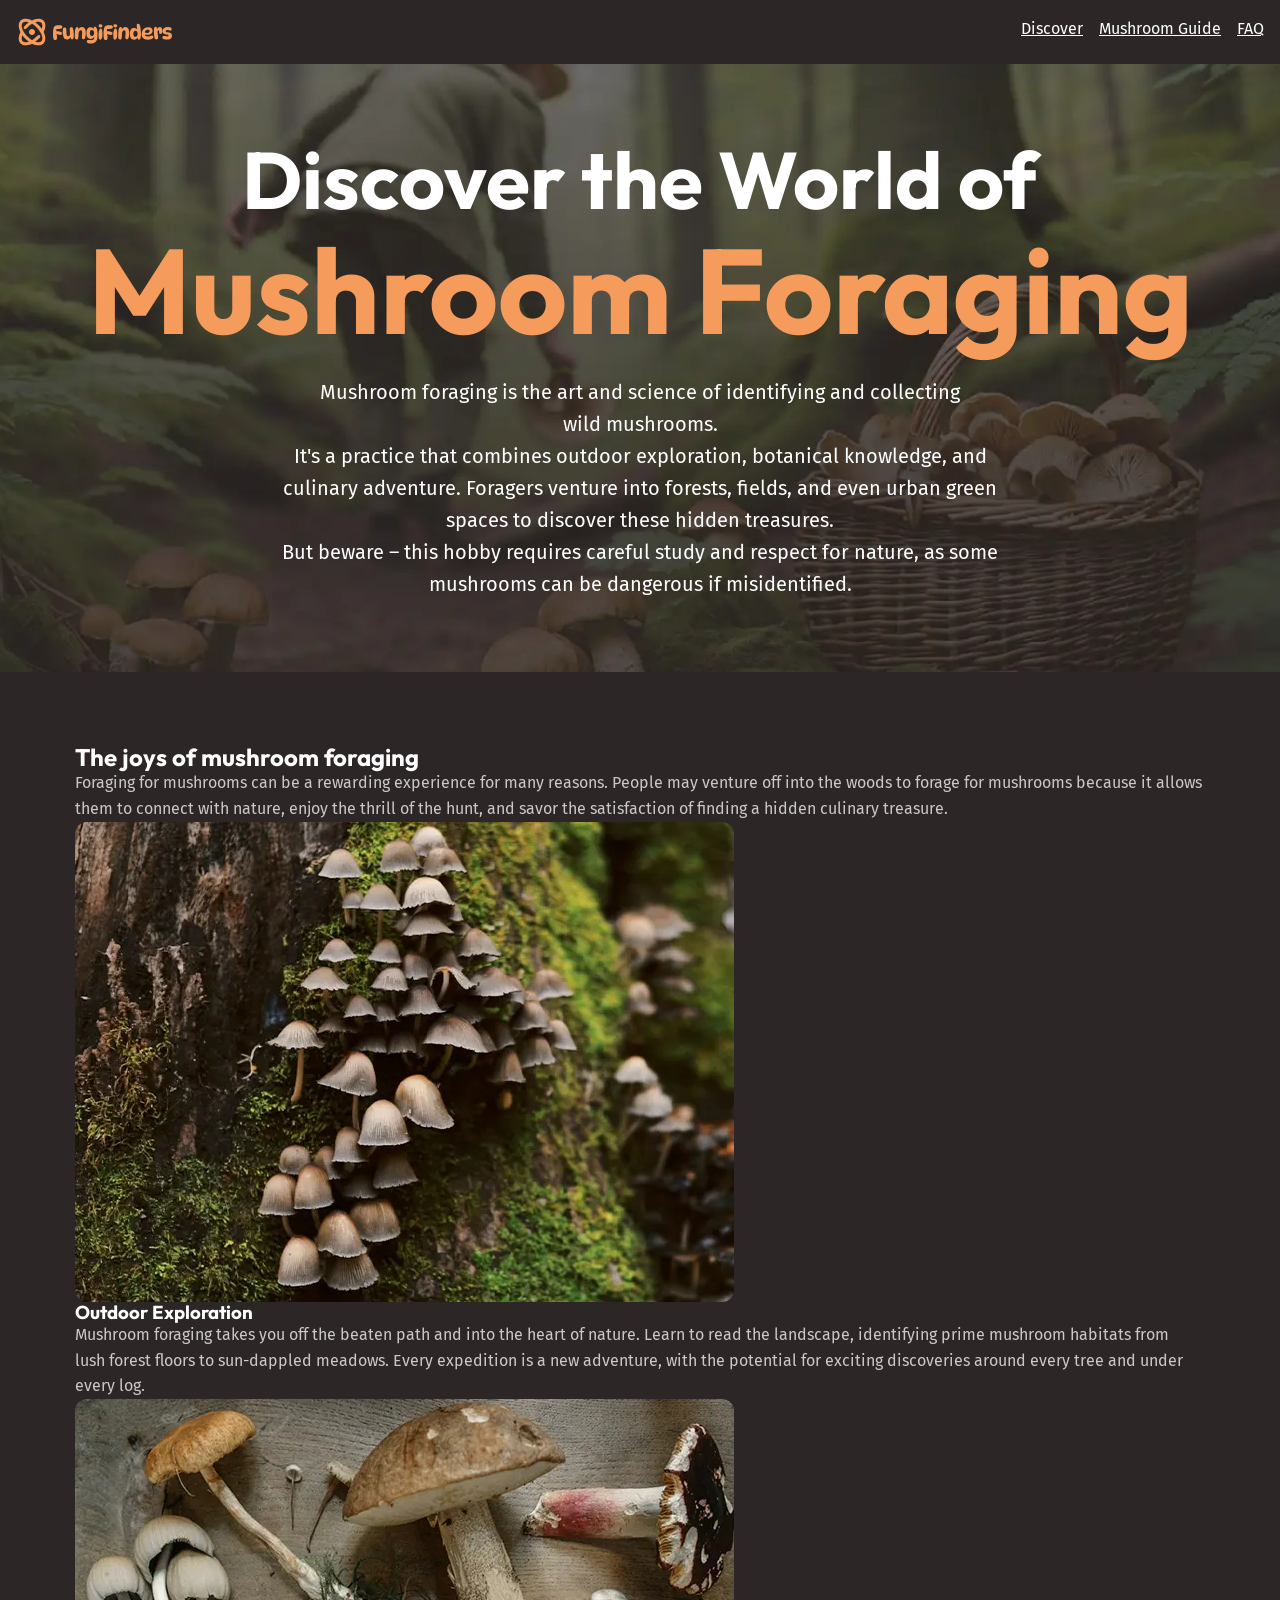
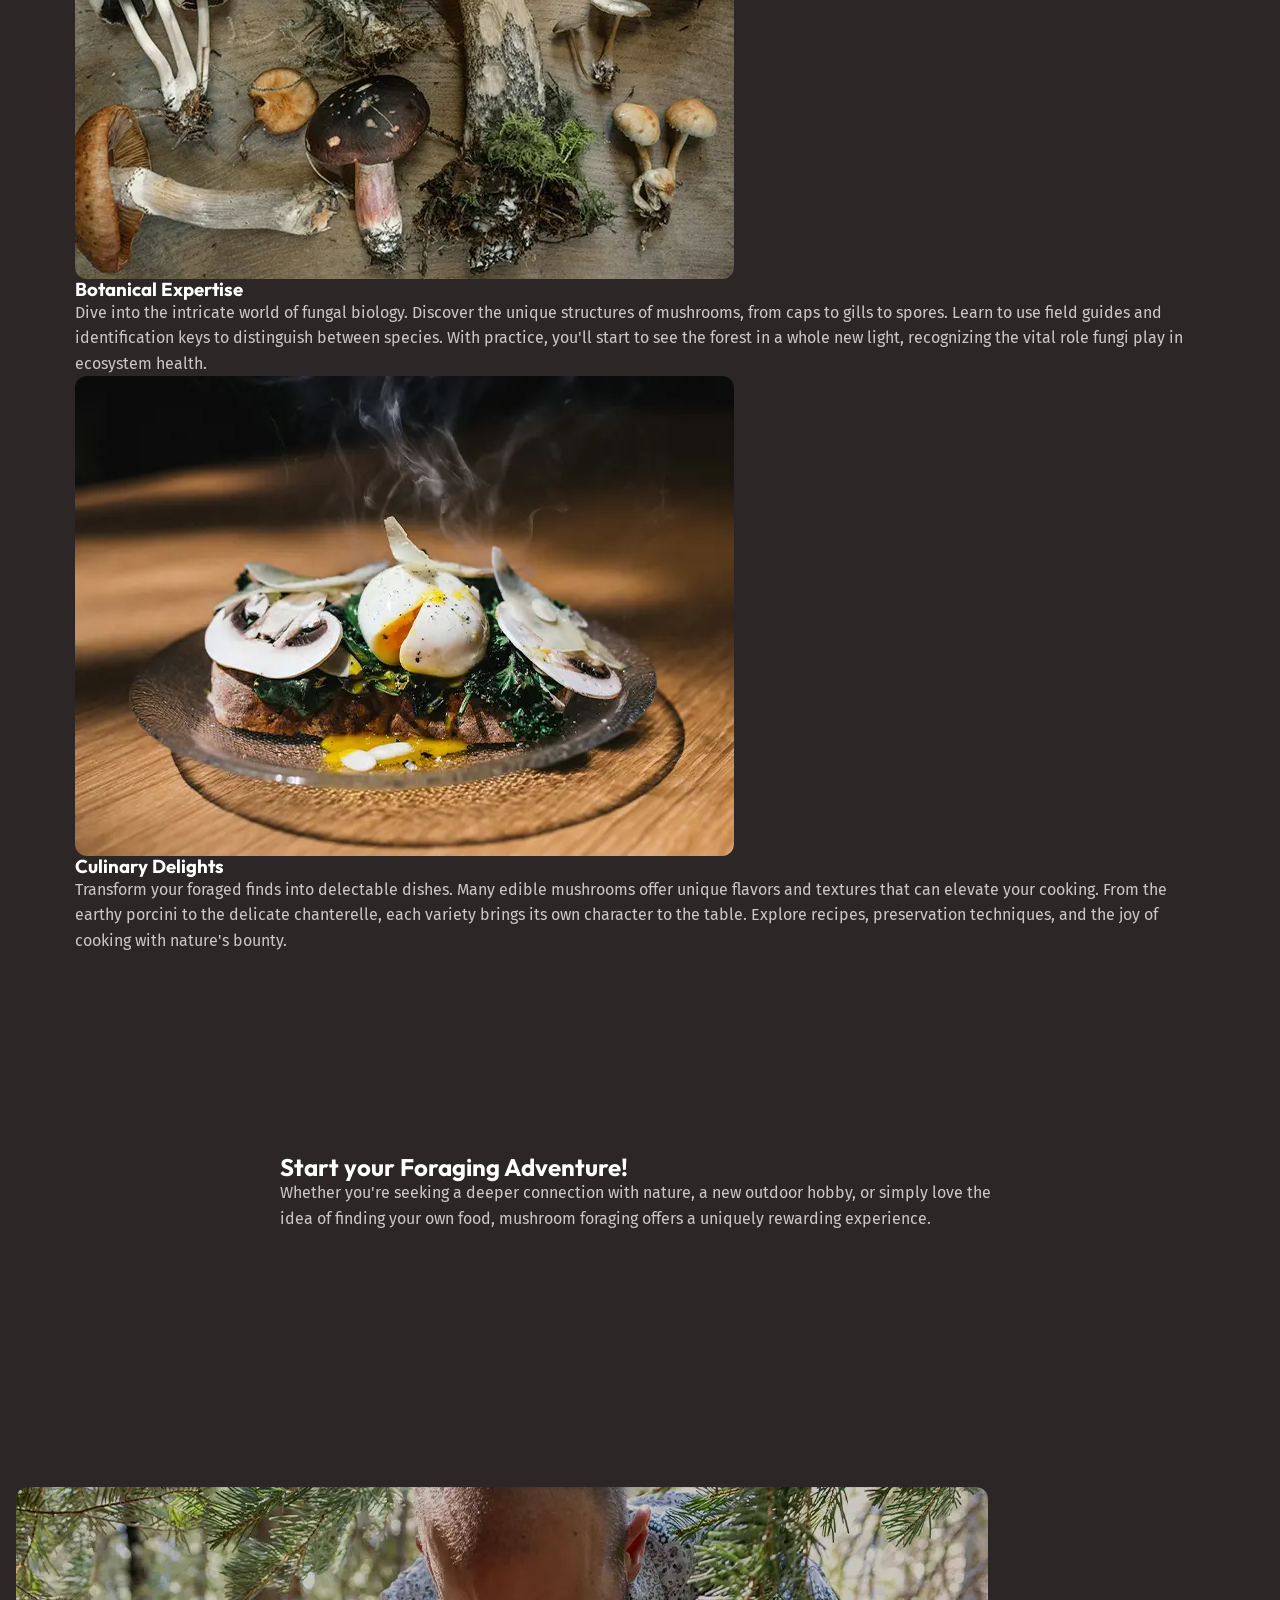
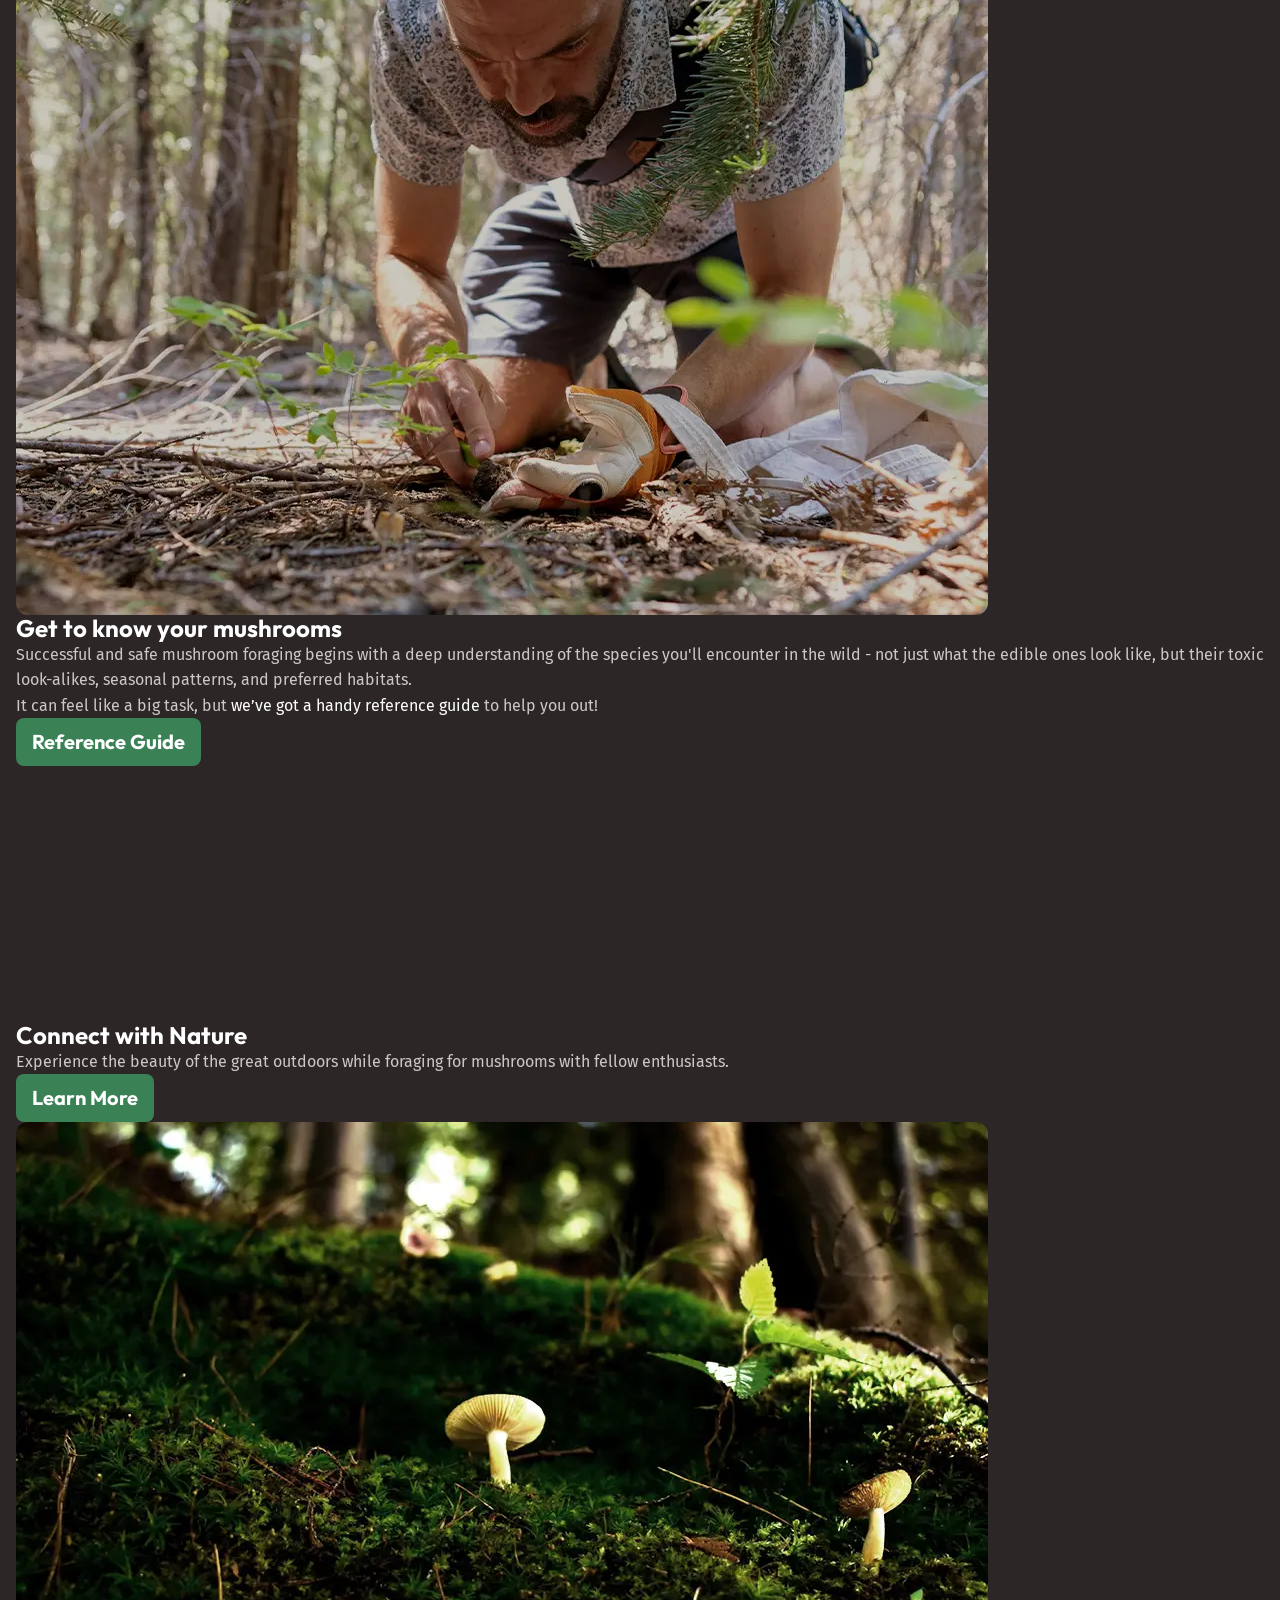
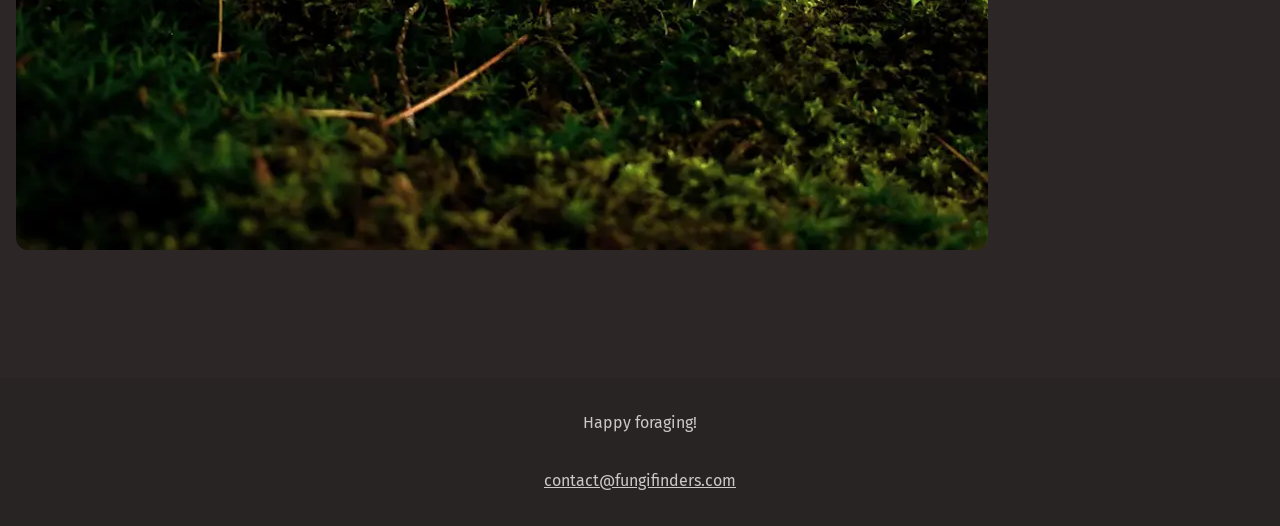
==== index.html @ 0458bd02 "feat: update hero section markup for styled hero__title" ====
<!doctype html>
<html lang="en">
  <head>
    <meta charset="UTF-8" />
    <meta name="viewport" content="width=device-width, initial-scale=1" />
    <title>Fungi Finders</title>
    <link href="/css/style.css" rel="stylesheet" />
  </head>
  <body>
    <header class="site-header">
      <div class="wrapper" data-width="wide">
        <div class="site-header__layout">
          <img src="/assets/fungi-finders.svg" alt="Fungi Finders" />
          <nav class="primary-navigation">
            <ul role="list">
              <li><a href="/">Discover</a></li>
              <li><a href="#">Mushroom Guide</a></li>
              <li><a href="#">FAQ</a></li>
            </ul>
          </nav>
        </div>
      </div>
    </header>
    <main>
      <section class="hero flow section" data-padding="compact">
        <div class="wrapper">
          <h1 class="hero__title">
            Discover the World of <span>Mushroom Foraging</span>
          </h1>
        </div>
        <div class="wrapper" data-width="narrow">
          <p>
            Mushroom foraging is the art and science of identifying and
            collecting wild mushrooms.
          </p>
          <p>
            It's a practice that combines outdoor exploration, botanical
            knowledge, and culinary adventure. Foragers venture into forests,
            fields, and even urban green spaces to discover these hidden
            treasures.
          </p>
          <p>
            But beware – this hobby requires careful study and respect for
            nature, as some mushrooms can be dangerous if misidentified.
          </p>
        </div>
      </section>
      <section class="joys-of-foraging section" data-padding="compact">
        <div class="wrapper">
          <h2>The joys of mushroom foraging</h2>
          <p>
            Foraging for mushrooms can be a rewarding experience for many
            reasons. People may venture off into the woods to forage for
            mushrooms because it allows them to connect with nature, enjoy the
            thrill of the hunt, and savor the satisfaction of finding a hidden
            culinary treasure.
          </p>
          <div class="joys__cards">
            <!-- three columns -->
            <div class="joys__card">
              <img
                src="/assets/outdoor-exploration.webp"
                alt="A cluster of small grey-brown ink cap mushrooms growing on a moss-covered tree trunk"
              />
              <h3>Outdoor Exploration</h3>
              <p>
                Mushroom foraging takes you off the beaten path and into the
                heart of nature. Learn to read the landscape, identifying prime
                mushroom habitats from lush forest floors to sun-dappled
                meadows. Every expedition is a new adventure, with the potential
                for exciting discoveries around every tree and under every log.
              </p>
            </div>
            <div class="joys__card">
              <img
                src="/assets/botanical-expertise.webp"
                alt="A flat lay of various foraged mushroom species of different shapes, sizes, and colours arranged on a wooden surface"
              />
              <h3>Botanical Expertise</h3>
              <p>
                Dive into the intricate world of fungal biology. Discover the
                unique structures of mushrooms, from caps to gills to spores.
                Learn to use field guides and identification keys to distinguish
                between species. With practice, you'll start to see the forest
                in a whole new light, recognizing the vital role fungi play in
                ecosystem health.
              </p>
            </div>
            <div class="joys__card">
              <img
                src="/assets/culinary-delight.webp"
                alt="A steaming gourmet dish of sliced mushrooms, sautéed greens, and a poached egg on toast, served on a glass plate"
              />
              <h3>Culinary Delights</h3>
              <p>
                Transform your foraged finds into delectable dishes. Many edible
                mushrooms offer unique flavors and textures that can elevate
                your cooking. From the earthy porcini to the delicate
                chanterelle, each variety brings its own character to the table.
                Explore recipes, preservation techniques, and the joy of cooking
                with nature's bounty.
              </p>
            </div>
          </div>
        </div>
      </section>
      <section class="start-your-adventure section">
        <div class="wrapper" data-width="narrow">
          <h2>Start your <span>Foraging Adventure!</span></h2>
          <p>
            Whether you're seeking a deeper connection with nature, a new
            outdoor hobby, or simply love the idea of finding your own food,
            mushroom foraging offers a uniquely rewarding experience.
          </p>
        </div>
      </section>
      <section class="get-to-know-your-mushrooms section">
        <!-- two columns -->
        <div class="wrapper" data-width="wide">
          <div>
            <div>
              <img
                src="/assets/get-to-know.webp"
                alt="A man kneeling on a forest floor, closely examining fungi in the soil beneath pine trees, with a foraging bag beside him"
              />
            </div>
            <div>
              <h2>Get to know your mushrooms</h2>
              <p>
                Successful and safe mushroom foraging begins with a deep
                understanding of the species you'll encounter in the wild - not
                just what the edible ones look like, but their toxic
                look-alikes, seasonal patterns, and preferred habitats.
              </p>
              <p>
                It can feel like a big task, but
                <a>we’ve got a handy reference guide</a> to help you out!
              </p>
              <a href="#" class="button">
                <span class="sr-only">
                  Learn more about wild mushrooms using our handy
                </span>
                Reference Guide
              </a>
            </div>
          </div>
        </div>
      </section>
      <section class="connect-with-nature section">
        <div class="wrapper" data-width="wide">
          <div>
            <h2>Connect with Nature</h2>
            <p>
              Experience the beauty of the great outdoors while foraging for
              mushrooms with fellow enthusiasts.
            </p>
            <a href="#" class="button">
              Learn More
              <span class="sr-only">
                about the different types of mushrooms using our handy mushroom
                guide.</span
              >
            </a>
          </div>
          <div>
            <img
              src="/assets/nature.webp"
              alt="Two pale yellow mushrooms growing from a lush, dark moss-covered forest floor with tree trunks in the background"
            />
          </div>
        </div>
      </section>
    </main>
    <footer class="site-footer">
      <p>Happy foraging!</p>
      <a href="mailto:contact@fungifinders.com">contact@fungifinders.com</a>
    </footer>
  </body>
</html>
---- css/style.css ----
/* Outfit - variable font (covers all weights 100-900) */
@font-face {
  font-display: swap; /* Check https://developer.mozilla.org/en-US/docs/Web/CSS/@font-face/font-display for other options. */
  font-family: "Outfit";
  src: url("/assets/fonts/Outfit-VariableFont_wght.woff2")
    format("woff2-variations");
  font-weight: 100 900;
  font-style: normal;
}

/* Fira Sans - Regular */
@font-face {
  font-display: swap; /* Check https://developer.mozilla.org/en-US/docs/Web/CSS/@font-face/font-display for other options. */
  font-family: "Fira Sans";
  font-style: normal;
  font-weight: 400;
  src: url("/assets/fonts/fira-sans-v18-latin-regular.woff2") format("woff2"); /* Chrome 36+, Opera 23+, Firefox 39+, Safari 12+, iOS 10+ */
}

/* Fira Sans - Bold */
@font-face {
  font-display: swap; /* Check https://developer.mozilla.org/en-US/docs/Web/CSS/@font-face/font-display for other options. */
  font-family: "Fira Sans";
  font-style: normal;
  font-weight: 700;
  src: url("/assets/fonts/fira-sans-v18-latin-700.woff2") format("woff2"); /* Chrome 36+, Opera 23+, Firefox 39+, Safari 12+, iOS 10+ */
}

@layer reset, base, layout, components, utilities;

@layer reset {
  *,
  *::before,
  *::after {
    box-sizing: border-box;
  }

  /* https://kilianvalkhof.com/2022/css-html/your-css-reset-needs-text-size-adjust-probably/ */
  html {
    -moz-text-size-adjust: none;
    -webkit-text-size-adjust: none;
    text-size-adjust: none;
  }

  body,
  h1,
  h2,
  h3,
  h4,
  p,
  figure,
  blockquote,
  dl,
  dd {
    margin: 0;
  }

  /* https://www.scottohara.me/blog/2019/01/12/lists-and-safari.html */
  [role="list"] {
    list-style: none;
    margin: 0;
    padding: 0;
  }

  body {
    min-block-size: 100vh;
    line-height: 1.6;
  }

  h1,
  h2,
  h3,
  button,
  input,
  label {
    line-height: 1.1;
  }

  h1,
  h2,
  h3,
  h4 {
    text-wrap: balance;
  }

  p,
  li {
    text-wrap: pretty;
  }

  img,
  picture {
    max-inline-size: 100%;
    display: block;
  }

  input,
  button,
  textarea,
  select {
    font: inherit;
  }
}

@layer base {
  :root {
    --clr-white: hsl(0, 0%, 100%);
    --clr-gray-100: hsl(0, 2%, 79%);
    --clr-brand-400: hsl(25, 88%, 75%);
    --clr-brand-500: hsl(25, 88%, 66%);
    --clr-green-400: hsl(143, 19%, 49%);
    --clr-green-500: hsl(143, 38%, 37%);
    --clr-green-600: hsl(145, 29%, 19%);
    --clr-brown-500: hsl(10, 5%, 25%);
    --clr-brown-600: hsl(9, 7%, 21%);
    --clr-brown-700: hsl(9, 8%, 16%);
    --clr-brown-800: hsl(0, 6%, 15%);
    --clr-brown-900: hsl(0, 6%, 13%);

    --clr-orange-500: hsl(28, 43%, 28%);
    --clr-red-500: hsl(359, 34%, 24%);
    --clr-teal-500: hsl(186, 42%, 25%);

    --ff-heading: "Outfit", sans-serif;
    --ff-body: "Fira Sans", sans-serif;

    --fs-300: 0.875rem;
    --fs-400: 1rem;
    --fs-500: 1.125rem;
    --fs-600: 1.25rem;
    --fs-700: 1.5rem;
    --fs-800: 2rem;
    --fs-900: 3.75rem;
    --fs-1000: 3.75rem;

    @media (width > 760px) {
      --fs-300: 0.875rem;
      --fs-400: 1rem;
      --fs-500: 1.25rem;
      --fs-600: 1.5rem;
      --fs-700: 2rem;
      --fs-800: 3rem;
      --fs-900: 5rem;
      --fs-1000: 7.5rem;
    }

    --text-regular: var(--clr-brown-800);
    --text-high-contrast: var(--clr-white);

    --text-main: var(--clr-gray-100);
    --text-high-contrast: var(--clr-white);
    --text-brand: var(--clr-brand-500);
    --text-brand-light: var(--clr-brand-400);

    --background-accent-light: var(--clr-green-400);
    --background-accent-main: var(--clr-green-500);
    --background-accent-dark: var(--clr-green-600);

    --background-extra-light: var(--clr-brown-500);
    --background-light: var(--clr-brown-600);
    --background-main: var(--clr-brown-700);
    --background-dark: var(--clr-brown-800);
    --background-extra-dark: var(--clr-brown-900);

    --font-size-heading-sm: var(--fs-700);
    --font-size-heading-regular: var(--fs-800);
    --font-size-heading-lg: var(--fs-900);
    --font-size-heading-xl: var(--fs-1000);

    --font-size-sm: var(--fs-300);
    --font-size-regular: var(--fs-400);
    --font-size-md: var(--fs-500);
    --font-size-lg: var(--fs-600);

    --border-radius-sm: 0.25rem;
    --border-radius-md: 0.5rem;
    --border-radius-lg: 0.75rem;

    --equal-columns-gap: 1rem;
    --equal-columns-vertical-alignment: stretch;
  }

  html {
    font-family: var(--ff-body);
    line-height: 1.6;
  }

  body {
    font-size: var(--font-size-regular);
    color: var(--text-main);
    background-color: var(--background-main);
  }

  h1,
  h2,
  h3,
  h4 {
    font-family: var(--ff-heading);
    color: var(--text-high-contrast);
  }

  h1 {
    font-size: var(--font-size-heading-lg);
  }

  a {
    color: var(--text-high-contrast);
  }

  a:hover,
  a:focus-visible {
    color: var(--text-brand-light);
  }

  img {
    border-radius: var(--border-radius-lg);
  }
}

@layer layout {
  .wrapper {
    /* Locally scoped custom properties like this work well for 
     * declaring which values are acceptable to tweak. */
    --wrapper-max-width: 1130px;
    --wrapper-padding: 1rem;

    max-width: var(--wrapper-max-width);
    margin-inline: auto;
    padding-inline: var(--wrapper-padding);
    /* Helps to match the width of the Figma file */
    box-sizing: content-box;

    &[data-width="narrow"] {
      --wrapper-max-width: 720px;
    }

    &[data-width="wide"] {
      --wrapper-max-width: 1330px;
    }
  }

  .section {
    --section-padding: 3.75rem;

    padding-block: var(--section-padding);

    @media (width > 760px) {
      --section-padding: 8rem;

      &[data-padding="compact"] {
        --section-padding: 4.5rem;
      }
    }
  }

  .equal-columns {
    display: grid;
    gap: var(--equal-columns-gap, 1rem);
    align-items: var(--equal-columns-vertical-alignment, stretch);

    @media (width > 760px) {
      grid-auto-flow: column;
      grid-auto-columns: 1fr;
    }

    &[data-gap="large"] {
      --equal-columns-gap: 2rem;
    }

    &[data-alignment="centered"] {
      --equal-columns-vertical-alignment: center;
    }

    &[data-alignment="start"] {
      --equal-columns-vertial-alignment: center;
    }
  }

  .flow > * + * {
    margin-top: var(--flow-spacer, 1em);
  }

  .grid-flow {
    display: grid;
    gap: var(--grid-flow-gap, 1rem);
    align-content: start;
  }
}

@layer components {
  .site-header {
    padding-block: 1rem;
  }

  .site-header__layout {
    display: flex;
    flex-wrap: wrap;
    gap: 0.5rem 1rem;
    justify-content: space-between;
  }

  .site-footer {
    background-color: var(--background-dark);
    text-align: center;
    padding-block: 2rem;
    display: grid;
    gap: 2rem;

    a {
      color: var(--text-main);

      &:hover,
      &:focus-visible {
        color: var(--text-brand-light);
      }
    }
  }

  .site-footer__title {
    font-size: var(--font-size-lg);
    font-family: var(--ff-heading);
    font-weight: 700;
  }

  .primary-navigation {
    ul {
      display: flex;
      flex-wrap: wrap;
      gap: 0.5rem 1rem;
    }
  }

  .hero {
    text-align: center;
    font-size: var(--font-size-md);
    color: var(--text-high-contrast);

    background-image: url(/assets/hero.webp);
    background-size: cover;
    background-position: center;
  }

  .hero__title {
    font-size: var(--font-size-heading-lg);

    span {
      font-size: var(--font-size-heading-xl);
      color: var(--text-brand);
      display: block;
    }
  }

  .card {
    display: grid;
    gap: var(--card-gap, 1rem);

    padding: 1rem;
    background-color: var(--background-light);
    border-radius: var(--border-radius-lg);

    img {
      border-radius: var(--border-radius-md);
    }
  }

  .card__title {
    font-size: var(--card-title-font-size, var(--font-size-heading-sm));
    color: var(--card-title-color, var(--text-brand));
  }

  .button {
    display: inline-flex;
    padding: 0.5rem 1rem;
    background-color: var(--background-accent-main);
    font-family: var(--ff-heading);
    font-weight: 700;
    font-size: var(--font-size-md);
    text-decoration: none;
    cursor: pointer;
    border-radius: var(--border-radius-md);

    &:hover,
    &:focus-visible {
      color: var(--text-high-contrast);
      background-color: var(--background-accent-light);
    }
  }
}

@layer utilities {
  .sr-only {
    clip: rect(0 0 0 0);
    clip-path: inset(50%);
    height: 1px;
    overflow: hidden;
    position: absolute;
    white-space: nowrap;
    width: 1px;
  }

  /* Text display */
  .text-centered {
    text-align: center;
  }

  /* Section styles */
  .section-title {
    font-size: var(--font-size-heading-regular);
  }

  /* Text color */
  .text-main {
    color: var(--text-main);
  }
  .text-high-contrast {
    color: var(--text-high-contrast);
  }
  .text-brand {
    color: var(--text-brand);
  }
  .text-brand-light {
    color: var(--text-brand-light);
  }

  /* Background color */
  .bg-accent-light {
    background-color: var(--background-accent-light);
  }
  .bg-accent-main {
    background-color: var(--background-accent-main);
  }
  .bg-accent-dark {
    background-color: var(--background-accent-dark);
  }
  .bg-extra-light {
    background-color: var(--background-extra-light);
  }
  .bg-light {
    background-color: var(--background-light);
  }
  .bg-main {
    background-color: var(--background-main);
  }
  .bg-dark {
    background-color: var(--background-dark);
  }
  .bg-extra-dark {
    background-color: var(--background-extra-dark);
  }

  /* Font family */
  .ff-heading {
    font-family: var(--ff-heading);
  }
  .ff-body {
    font-family: var(--ff-body);
  }

  /* Font size — body scale */
  .fs-sm {
    font-size: var(--font-size-sm);
  }
  .fs-regular {
    font-size: var(--font-size-regular);
  }
  .fs-md {
    font-size: var(--font-size-md);
  }
  .fs-lg {
    font-size: var(--font-size-lg);
  }

  /* Font size — heading scale */
  .fs-heading-sm {
    font-size: var(--font-size-heading-sm);
  }
  .fs-heading-regular {
    font-size: var(--font-size-heading-regular);
  }
  .fs-heading-lg {
    font-size: var(--font-size-heading-lg);
  }
  .fs-heading-xl {
    font-size: var(--font-size-heading-xl);
  }

  /* Border radius */
  .rounded-sm {
    border-radius: var(--border-radius-sm);
  }
  .rounded-md {
    border-radius: var(--border-radius-md);
  }
  .rounded-lg {
    border-radius: var(--border-radius-lg);
  }
}
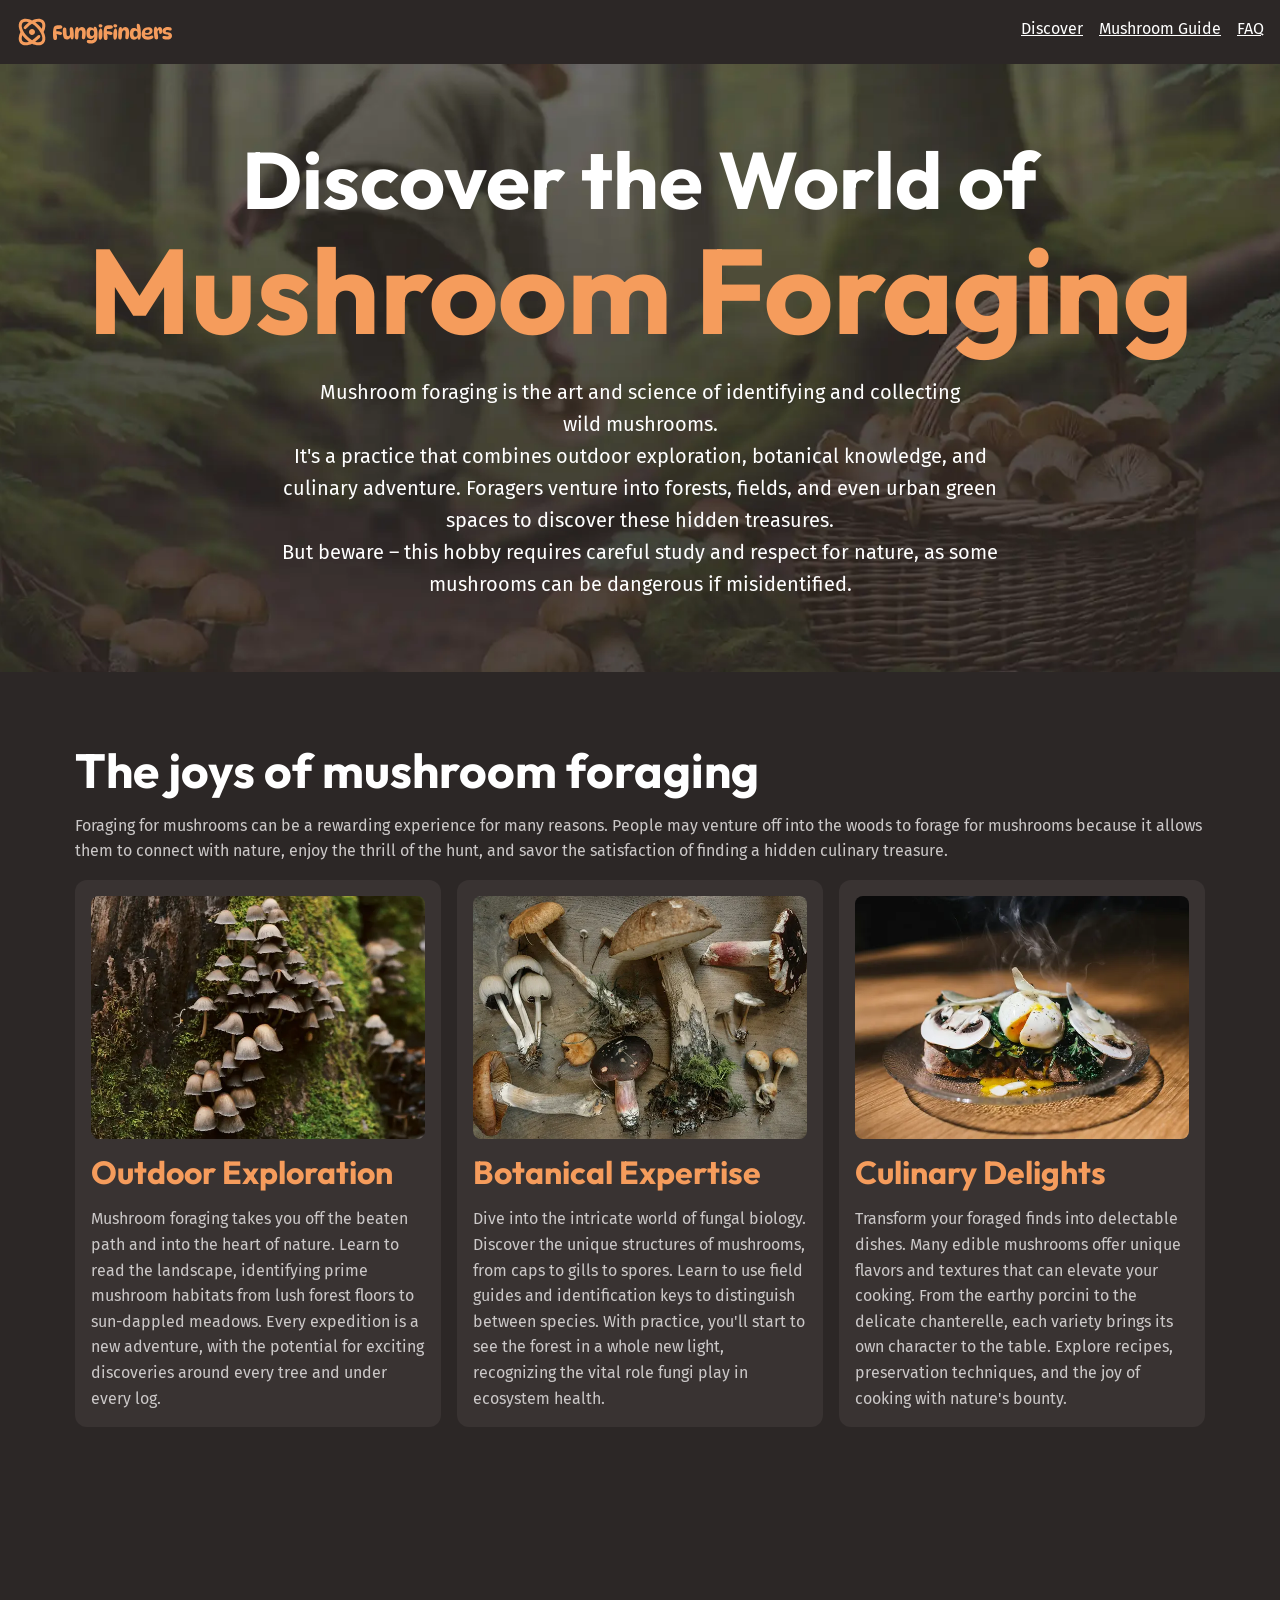
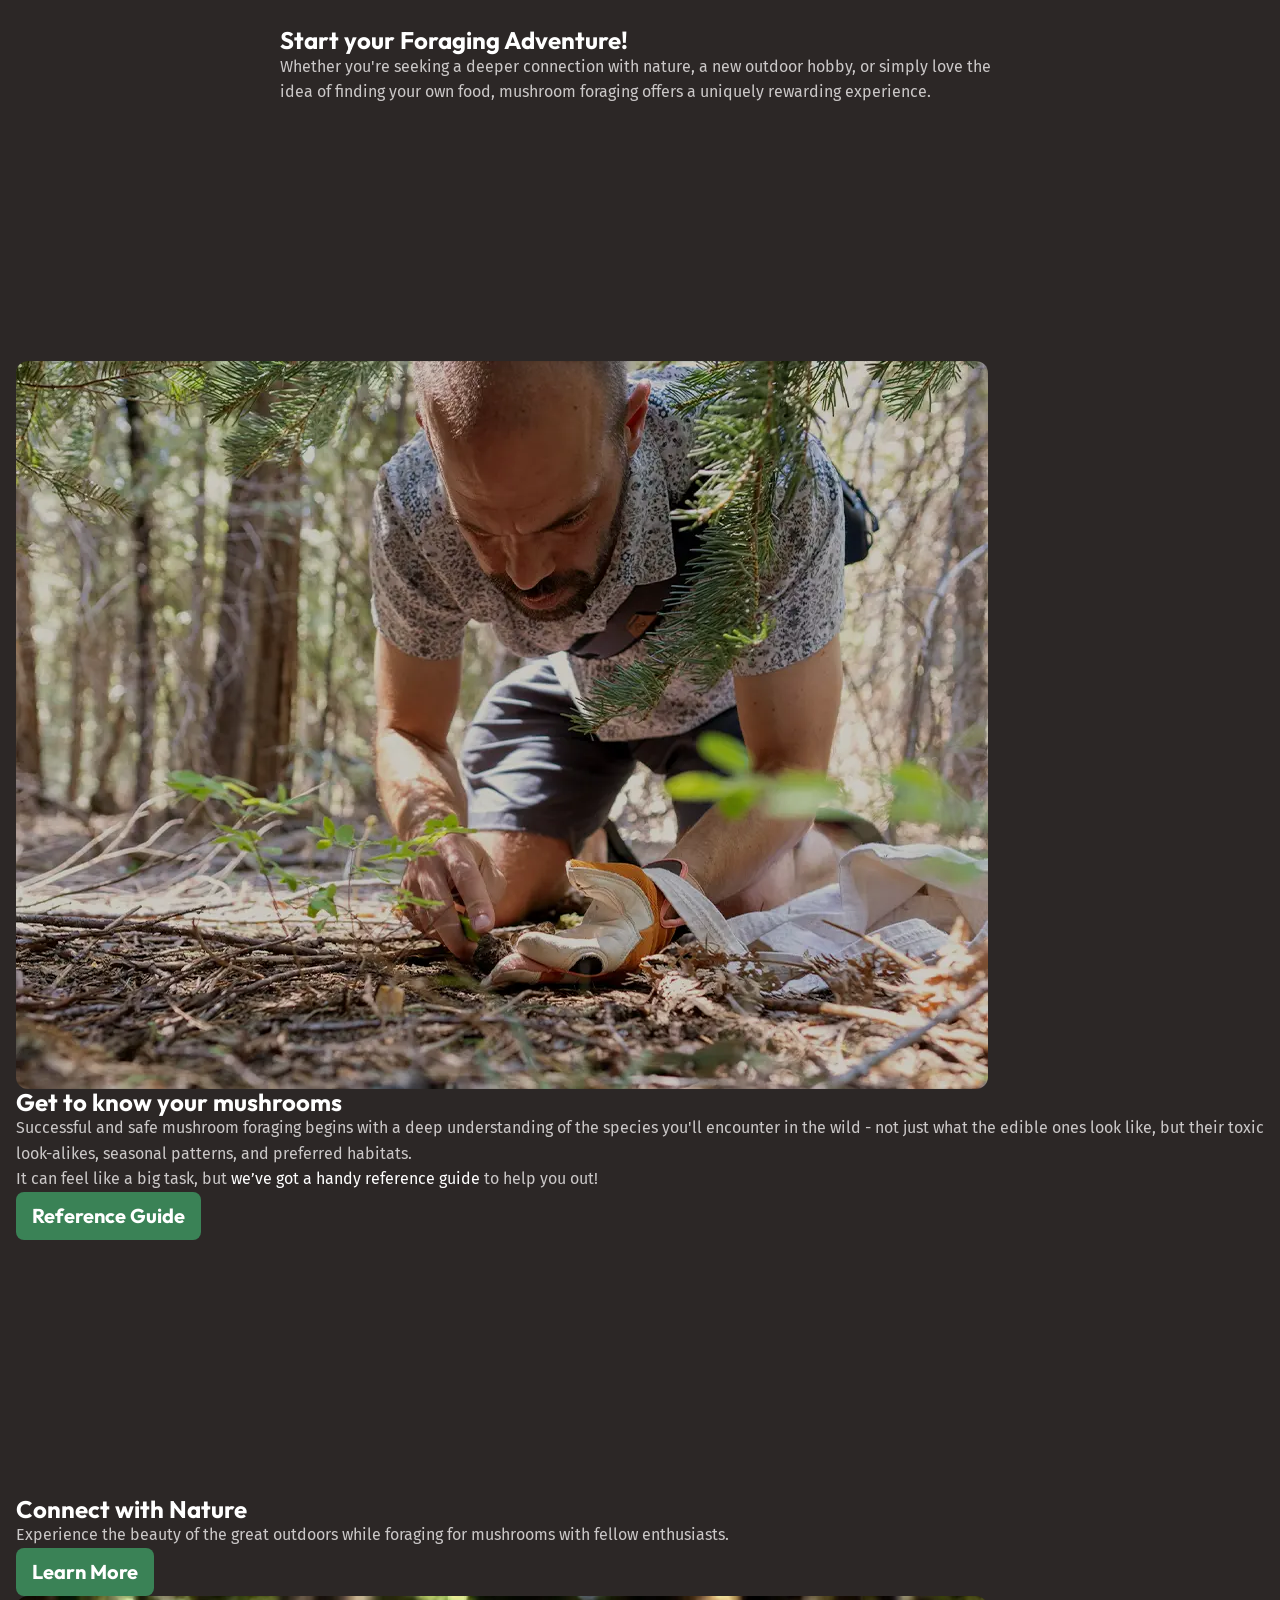
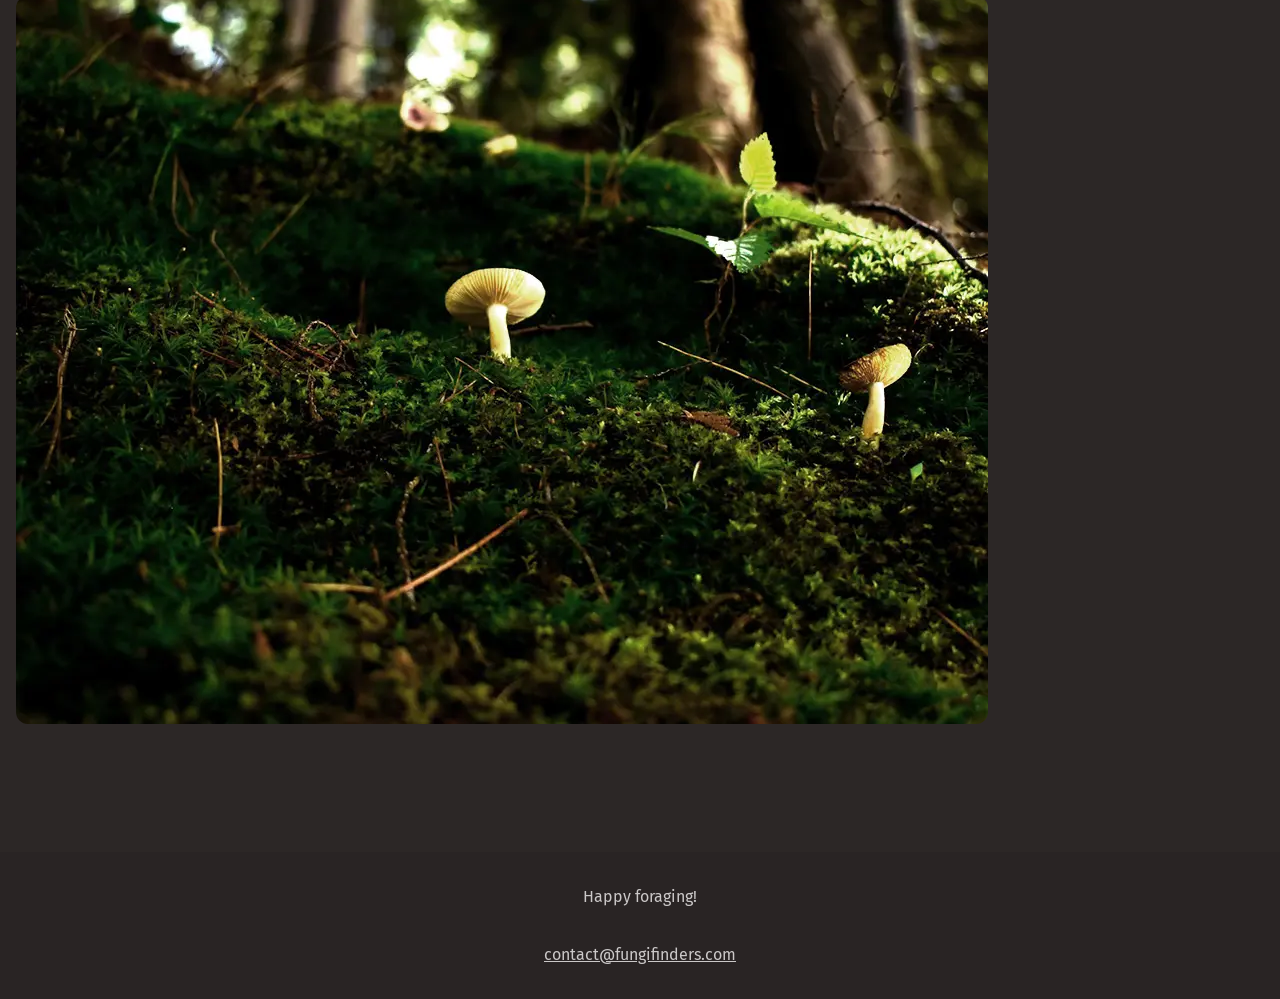
==== commit ca873315: "feat: refactor joys section to use equal-columns and card components" ====
--- a/index.html
+++ b/index.html
@@ -46,8 +46,8 @@
         </div>
       </section>
       <section class="joys-of-foraging section" data-padding="compact">
-        <div class="wrapper">
-          <h2>The joys of mushroom foraging</h2>
+        <div class="wrapper flow">
+          <h2 class="section-title">The joys of mushroom foraging</h2>
           <p>
             Foraging for mushrooms can be a rewarding experience for many
             reasons. People may venture off into the woods to forage for
@@ -55,14 +55,14 @@
             thrill of the hunt, and savor the satisfaction of finding a hidden
             culinary treasure.
           </p>
-          <div class="joys__cards">
+          <div class="equal-columns">
             <!-- three columns -->
-            <div class="joys__card">
+            <div class="card grid-flow">
               <img
                 src="/assets/outdoor-exploration.webp"
                 alt="A cluster of small grey-brown ink cap mushrooms growing on a moss-covered tree trunk"
               />
-              <h3>Outdoor Exploration</h3>
+              <h3 class="card__title">Outdoor Exploration</h3>
               <p>
                 Mushroom foraging takes you off the beaten path and into the
                 heart of nature. Learn to read the landscape, identifying prime
@@ -71,12 +71,12 @@
                 for exciting discoveries around every tree and under every log.
               </p>
             </div>
-            <div class="joys__card">
+            <div class="card grid-flow">
               <img
                 src="/assets/botanical-expertise.webp"
                 alt="A flat lay of various foraged mushroom species of different shapes, sizes, and colours arranged on a wooden surface"
               />
-              <h3>Botanical Expertise</h3>
+              <h3 class="card__title">Botanical Expertise</h3>
               <p>
                 Dive into the intricate world of fungal biology. Discover the
                 unique structures of mushrooms, from caps to gills to spores.
@@ -86,12 +86,12 @@
                 ecosystem health.
               </p>
             </div>
-            <div class="joys__card">
+            <div class="card grid-flow">
               <img
                 src="/assets/culinary-delight.webp"
                 alt="A steaming gourmet dish of sliced mushrooms, sautéed greens, and a poached egg on toast, served on a glass plate"
               />
-              <h3>Culinary Delights</h3>
+              <h3 class="card__title">Culinary Delights</h3>
               <p>
                 Transform your foraged finds into delectable dishes. Many edible
                 mushrooms offer unique flavors and textures that can elevate
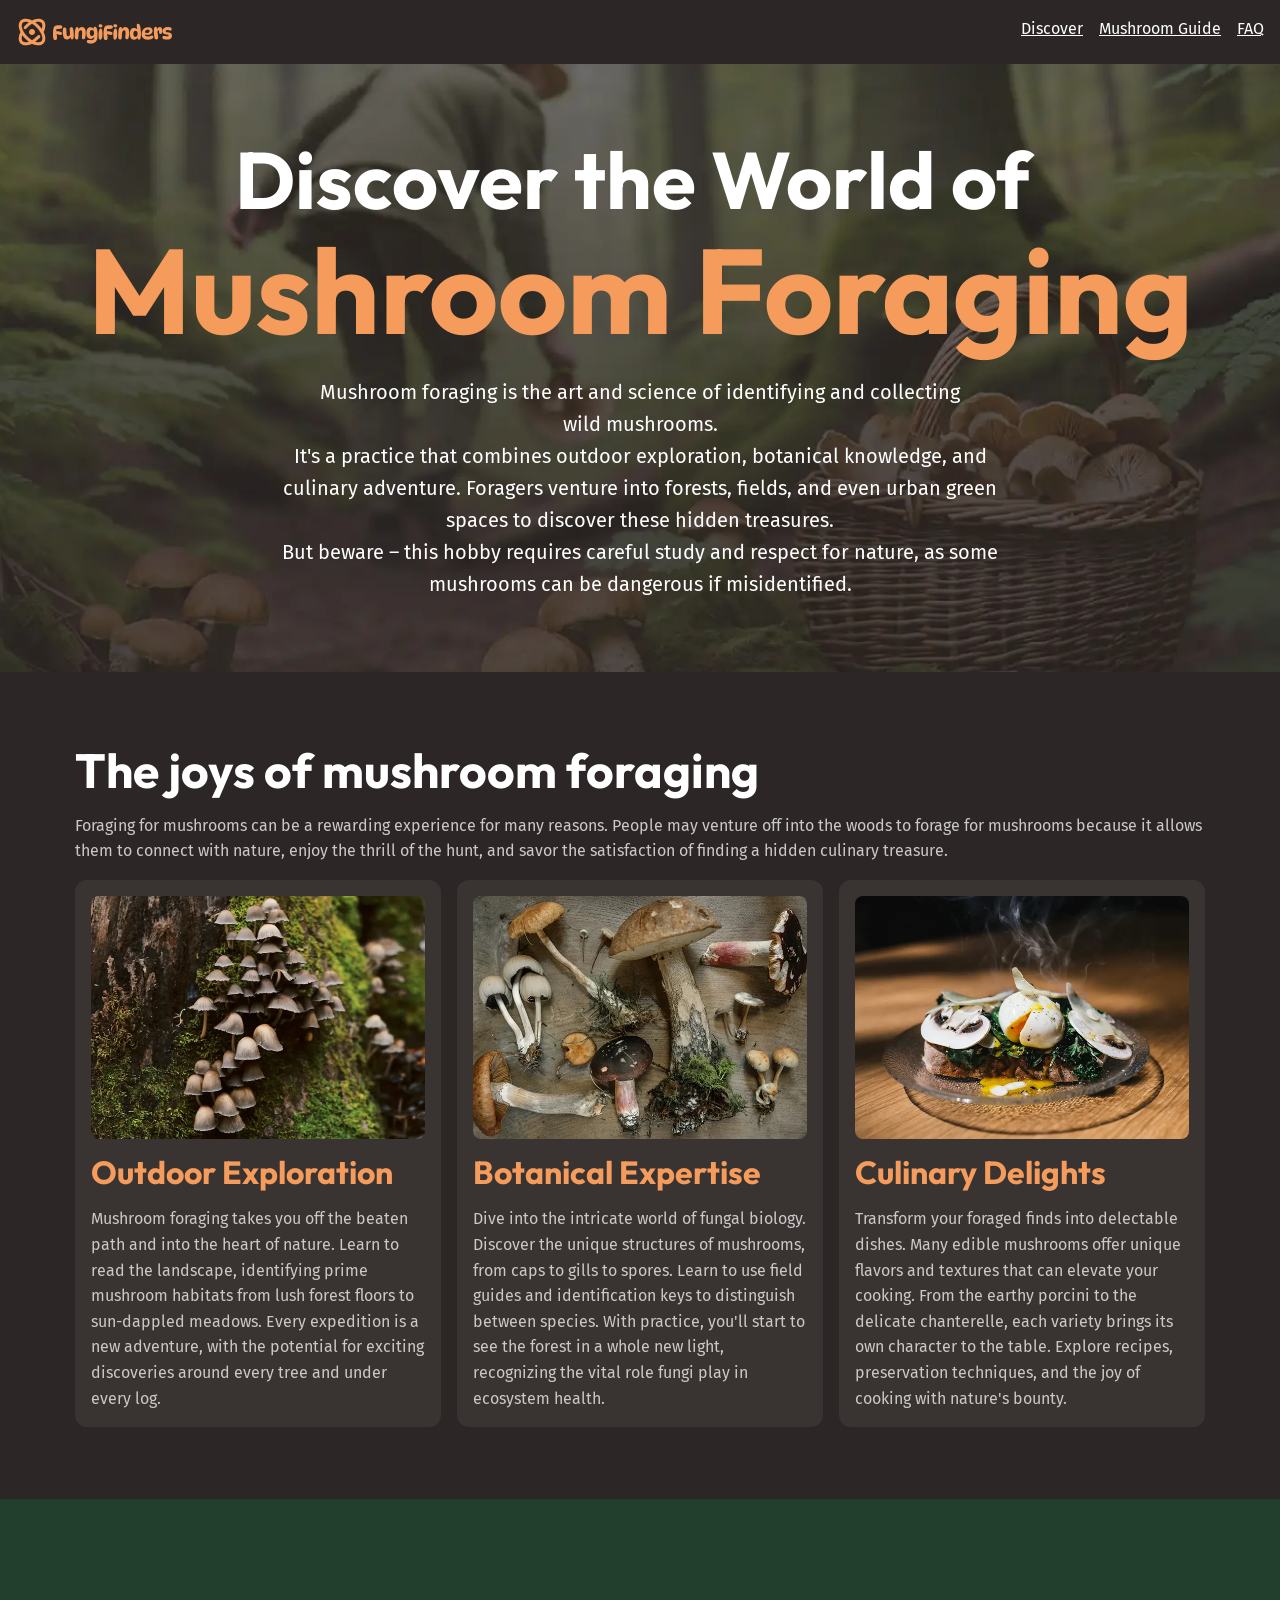
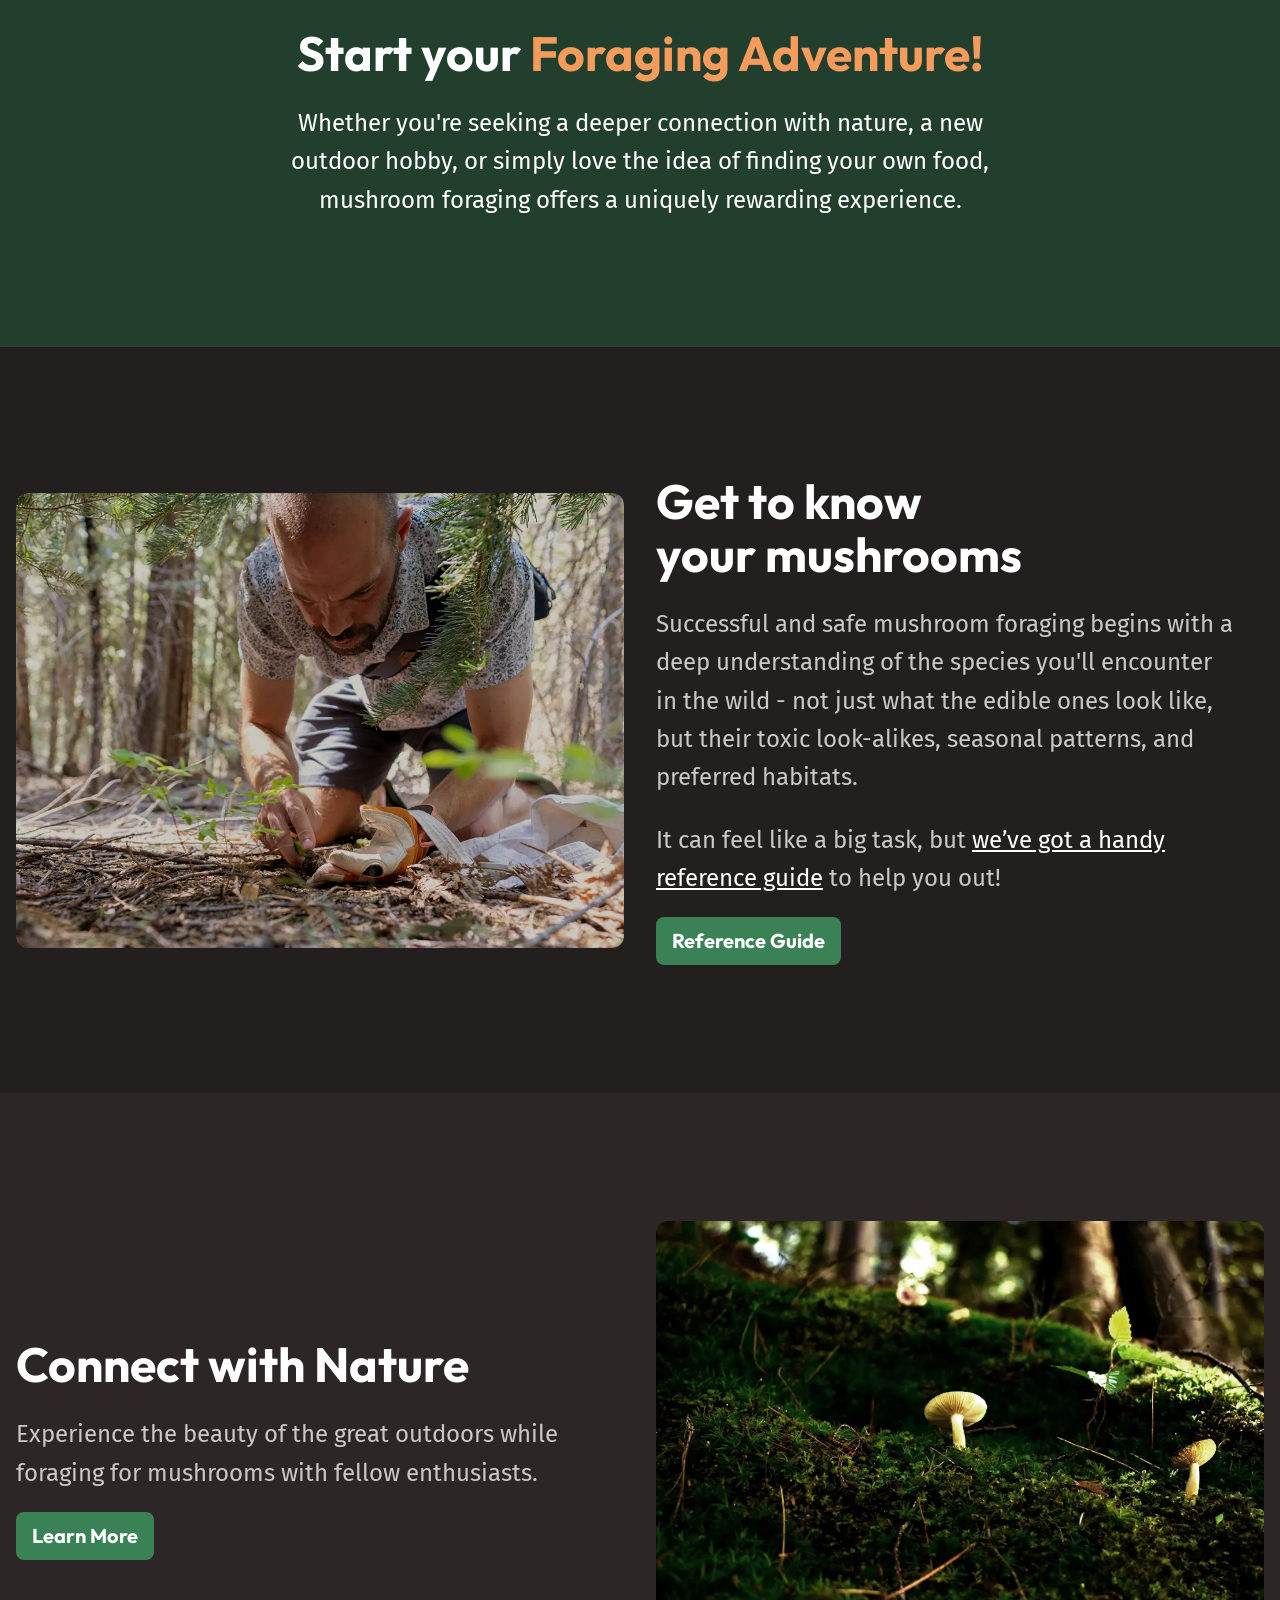
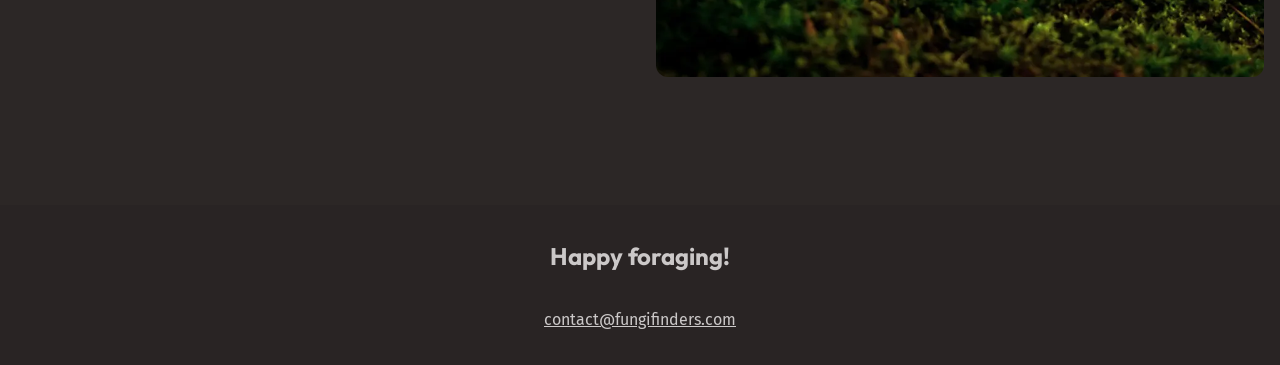
==== commit 64033c9d: "feat: apply layout utilities to remaining sections and correct card markup Remove grid-flow from car" ====
--- a/index.html
+++ b/index.html
@@ -25,7 +25,8 @@
       <section class="hero flow section" data-padding="compact">
         <div class="wrapper">
           <h1 class="hero__title">
-            Discover the World of <span>Mushroom Foraging</span>
+            Discover the World of +<span>Mushroom Foraging</span>
           </h1>
         </div>
         <div class="wrapper" data-width="narrow">
@@ -57,7 +58,7 @@
           </p>
           <div class="equal-columns">
             <!-- three columns -->
-            <div class="card grid-flow">
+            <div class="card">
               <img
                 src="/assets/outdoor-exploration.webp"
                 alt="A cluster of small grey-brown ink cap mushrooms growing on a moss-covered tree trunk"
@@ -71,7 +72,7 @@
                 for exciting discoveries around every tree and under every log.
               </p>
             </div>
-            <div class="card grid-flow">
+            <div class="card">
               <img
                 src="/assets/botanical-expertise.webp"
                 alt="A flat lay of various foraged mushroom species of different shapes, sizes, and colours arranged on a wooden surface"
@@ -86,7 +87,7 @@
                 ecosystem health.
               </p>
             </div>
-            <div class="card grid-flow">
+            <div class="card">
               <img
                 src="/assets/culinary-delight.webp"
                 alt="A steaming gourmet dish of sliced mushrooms, sautéed greens, and a poached egg on toast, served on a glass plate"
@@ -104,28 +105,32 @@
           </div>
         </div>
       </section>
-      <section class="start-your-adventure section">
+      <section class="section bg-accent-dark">
         <div class="wrapper" data-width="narrow">
-          <h2>Start your <span>Foraging Adventure!</span></h2>
-          <p>
-            Whether you're seeking a deeper connection with nature, a new
-            outdoor hobby, or simply love the idea of finding your own food,
-            mushroom foraging offers a uniquely rewarding experience.
-          </p>
+          <div class="flow fs-lg text-high-contrast text-centered">
+            <h2 class="section-title">
+              Start your <span class="text-brand">Foraging Adventure!</span>
+            </h2>
+            <p>
+              Whether you're seeking a deeper connection with nature, a new
+              outdoor hobby, or simply love the idea of finding your own food,
+              mushroom foraging offers a uniquely rewarding experience.
+            </p>
+          </div>
         </div>
       </section>
-      <section class="get-to-know-your-mushrooms section">
+      <section class="section bg-extra-dark">
         <!-- two columns -->
         <div class="wrapper" data-width="wide">
-          <div>
+          <div class="equal-columns" data-gap="large" data-alignment="centered">
             <div>
               <img
                 src="/assets/get-to-know.webp"
                 alt="A man kneeling on a forest floor, closely examining fungi in the soil beneath pine trees, with a foraging bag beside him"
               />
             </div>
-            <div>
-              <h2>Get to know your mushrooms</h2>
+            <div class="flow fs-lg">
+              <h2 class="section-title">Get to know your mushrooms</h2>
               <p>
                 Successful and safe mushroom foraging begins with a deep
                 understanding of the species you'll encounter in the wild - not
@@ -134,7 +139,8 @@
               </p>
               <p>
                 It can feel like a big task, but
-                <a>we’ve got a handy reference guide</a> to help you out!
+                <a href="#">we’ve got a handy reference guide</a> to help you
+                out!
               </p>
               <a href="#" class="button">
                 <span class="sr-only">
@@ -148,31 +154,33 @@
       </section>
       <section class="connect-with-nature section">
         <div class="wrapper" data-width="wide">
-          <div>
-            <h2>Connect with Nature</h2>
-            <p>
-              Experience the beauty of the great outdoors while foraging for
-              mushrooms with fellow enthusiasts.
-            </p>
-            <a href="#" class="button">
-              Learn More
-              <span class="sr-only">
-                about the different types of mushrooms using our handy mushroom
-                guide.</span
-              >
-            </a>
-          </div>
-          <div>
-            <img
-              src="/assets/nature.webp"
-              alt="Two pale yellow mushrooms growing from a lush, dark moss-covered forest floor with tree trunks in the background"
-            />
+          <div class="equal-columns" data-gap="large" data-alignment="centered">
+            <div class="flow fs-lg">
+              <h2 class="section-title">Connect with Nature</h2>
+              <p>
+                Experience the beauty of the great outdoors while foraging for
+                mushrooms with fellow enthusiasts.
+              </p>
+              <a href="#" class="button">
+                Learn More
+                <span class="sr-only">
+                  about the different types of mushrooms using our handy
+                  mushroom guide.</span
+                >
+              </a>
+            </div>
+            <div>
+              <img
+                src="/assets/nature.webp"
+                alt="Two pale yellow mushrooms growing from a lush, dark moss-covered forest floor with tree trunks in the background"
+              />
+            </div>
           </div>
         </div>
       </section>
     </main>
     <footer class="site-footer">
-      <p>Happy foraging!</p>
+      <p class="site-footer__title">Happy foraging!</p>
       <a href="mailto:contact@fungifinders.com">contact@fungifinders.com</a>
     </footer>
   </body>
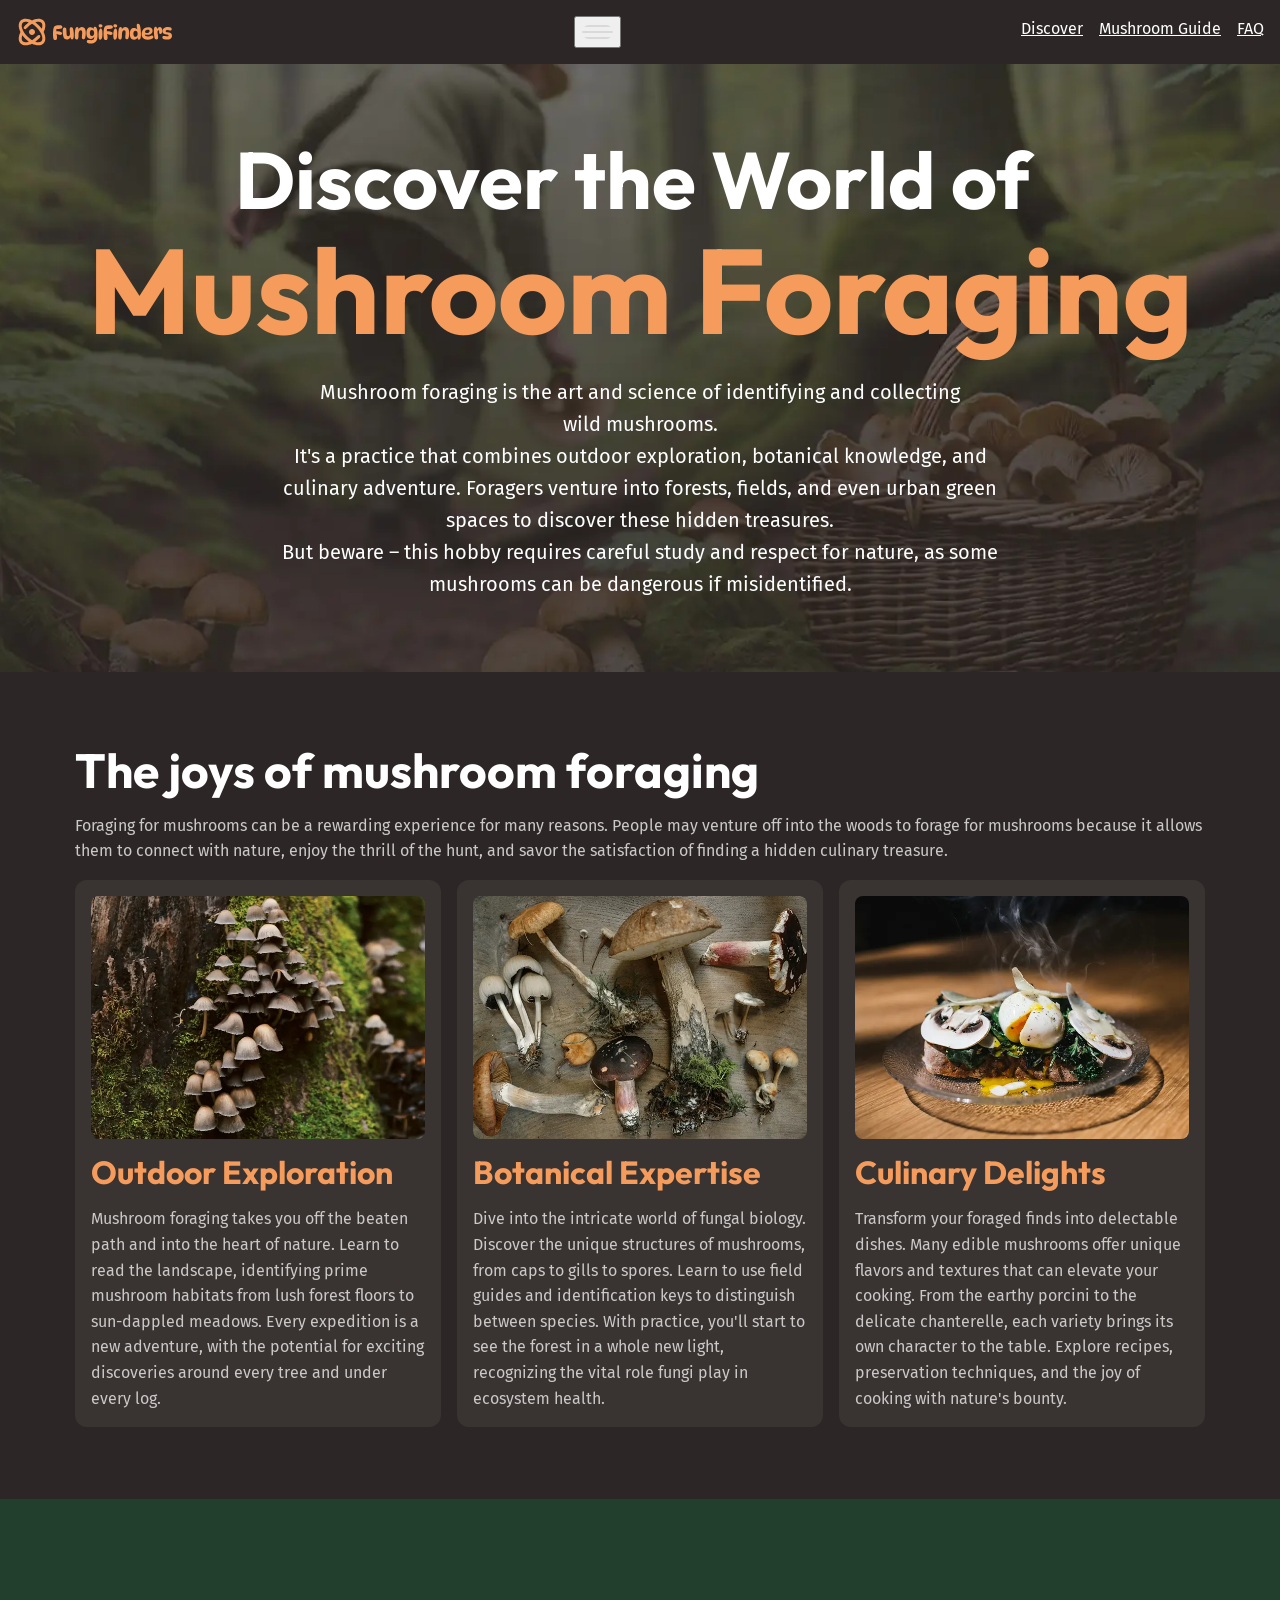
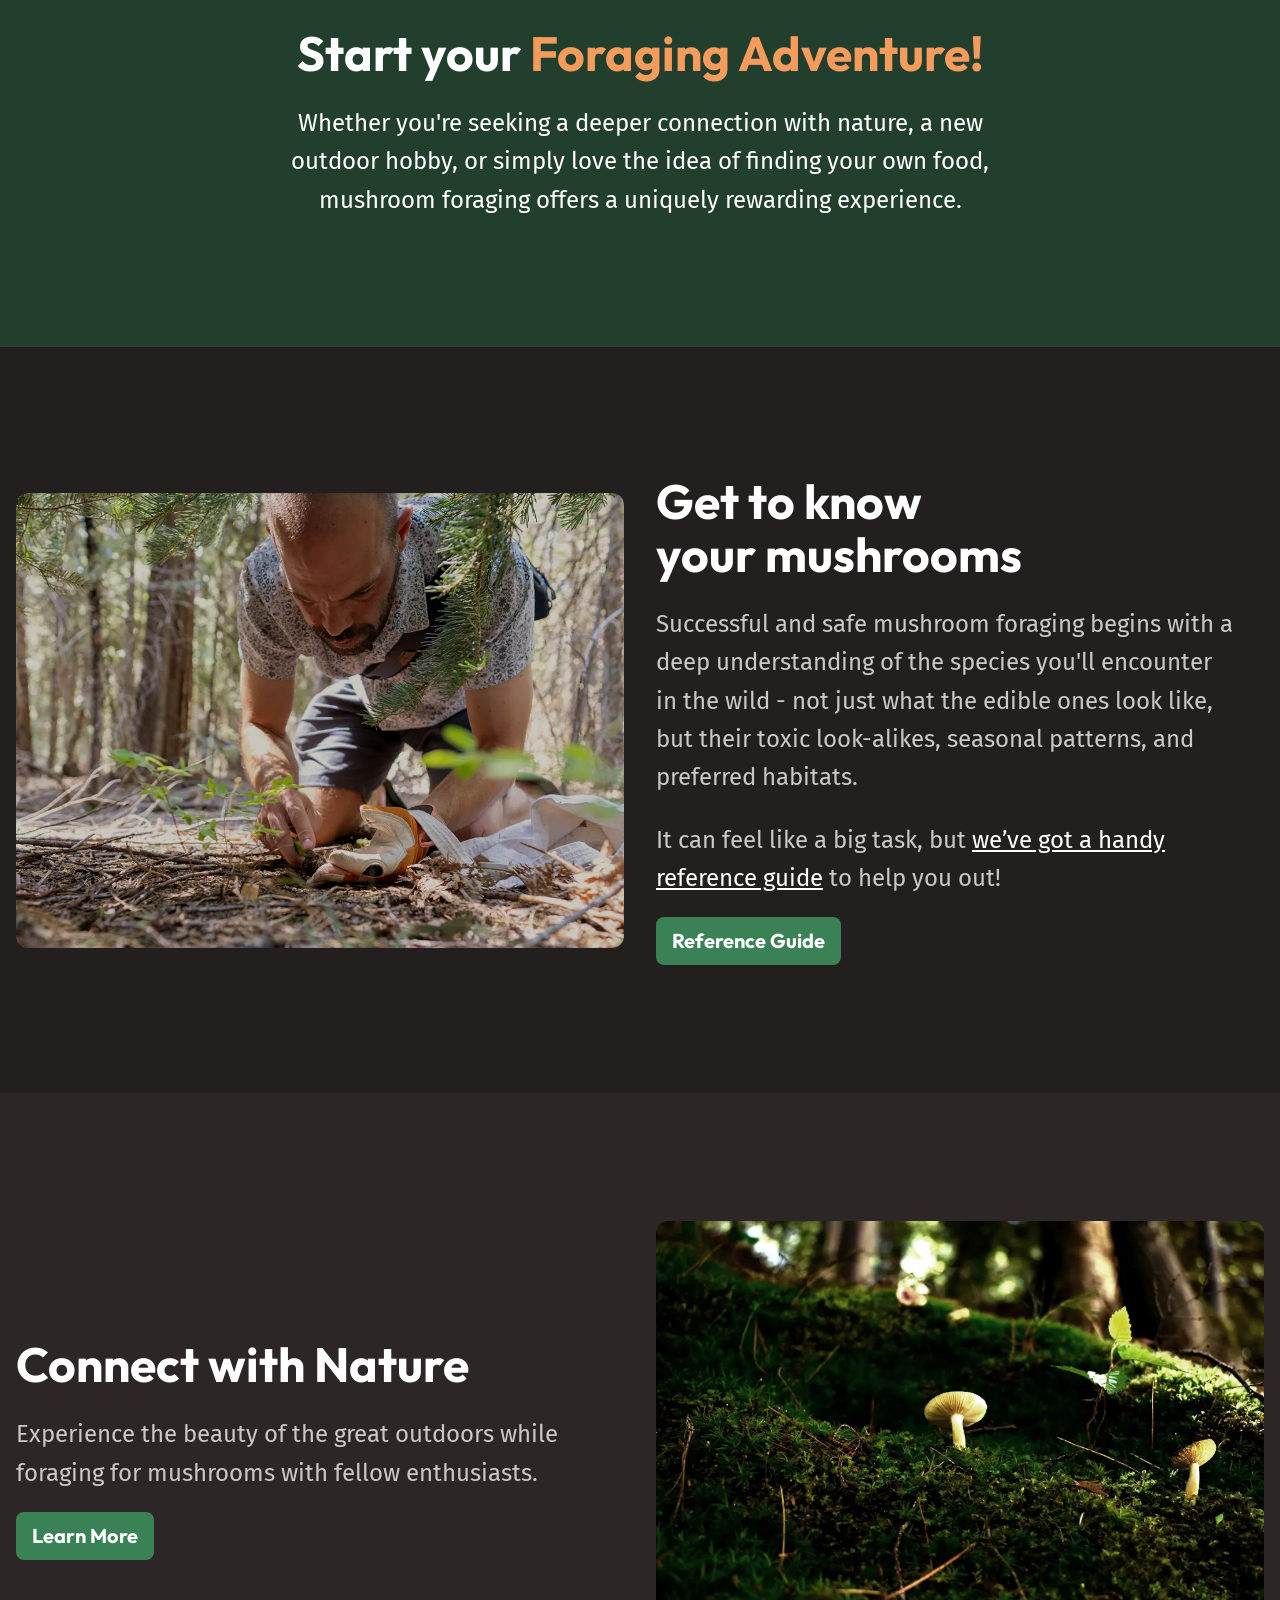
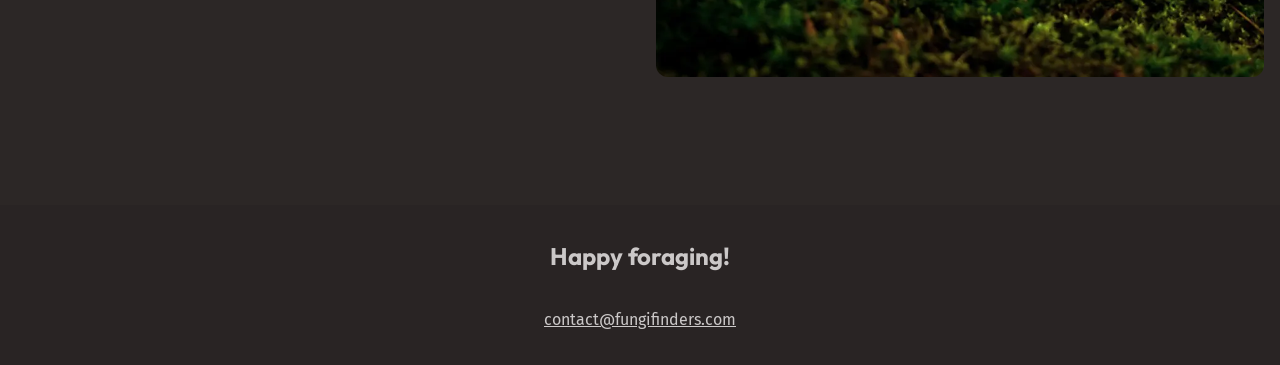
==== commit b2493258: "Added hamburger button Added a hamburger button with appropriate aria labels for accessibility." ====
--- a/index.html
+++ b/index.html
@@ -11,7 +11,11 @@
       <div class="wrapper" data-width="wide">
         <div class="site-header__layout">
           <img src="/assets/fungi-finders.svg" alt="Fungi Finders" />
-          <nav class="primary-navigation">
+          <button aria-controls="primary-nav" aria-expanded="false">
+            <span class="sr-only">Menu</span>
+            <img src="/assets/hamburger.svg" alt="Open menu" />
+          </button>
+          <nav id="primary-nav" class="primary-navigation">
             <ul role="list">
               <li><a href="/">Discover</a></li>
               <li><a href="#">Mushroom Guide</a></li>
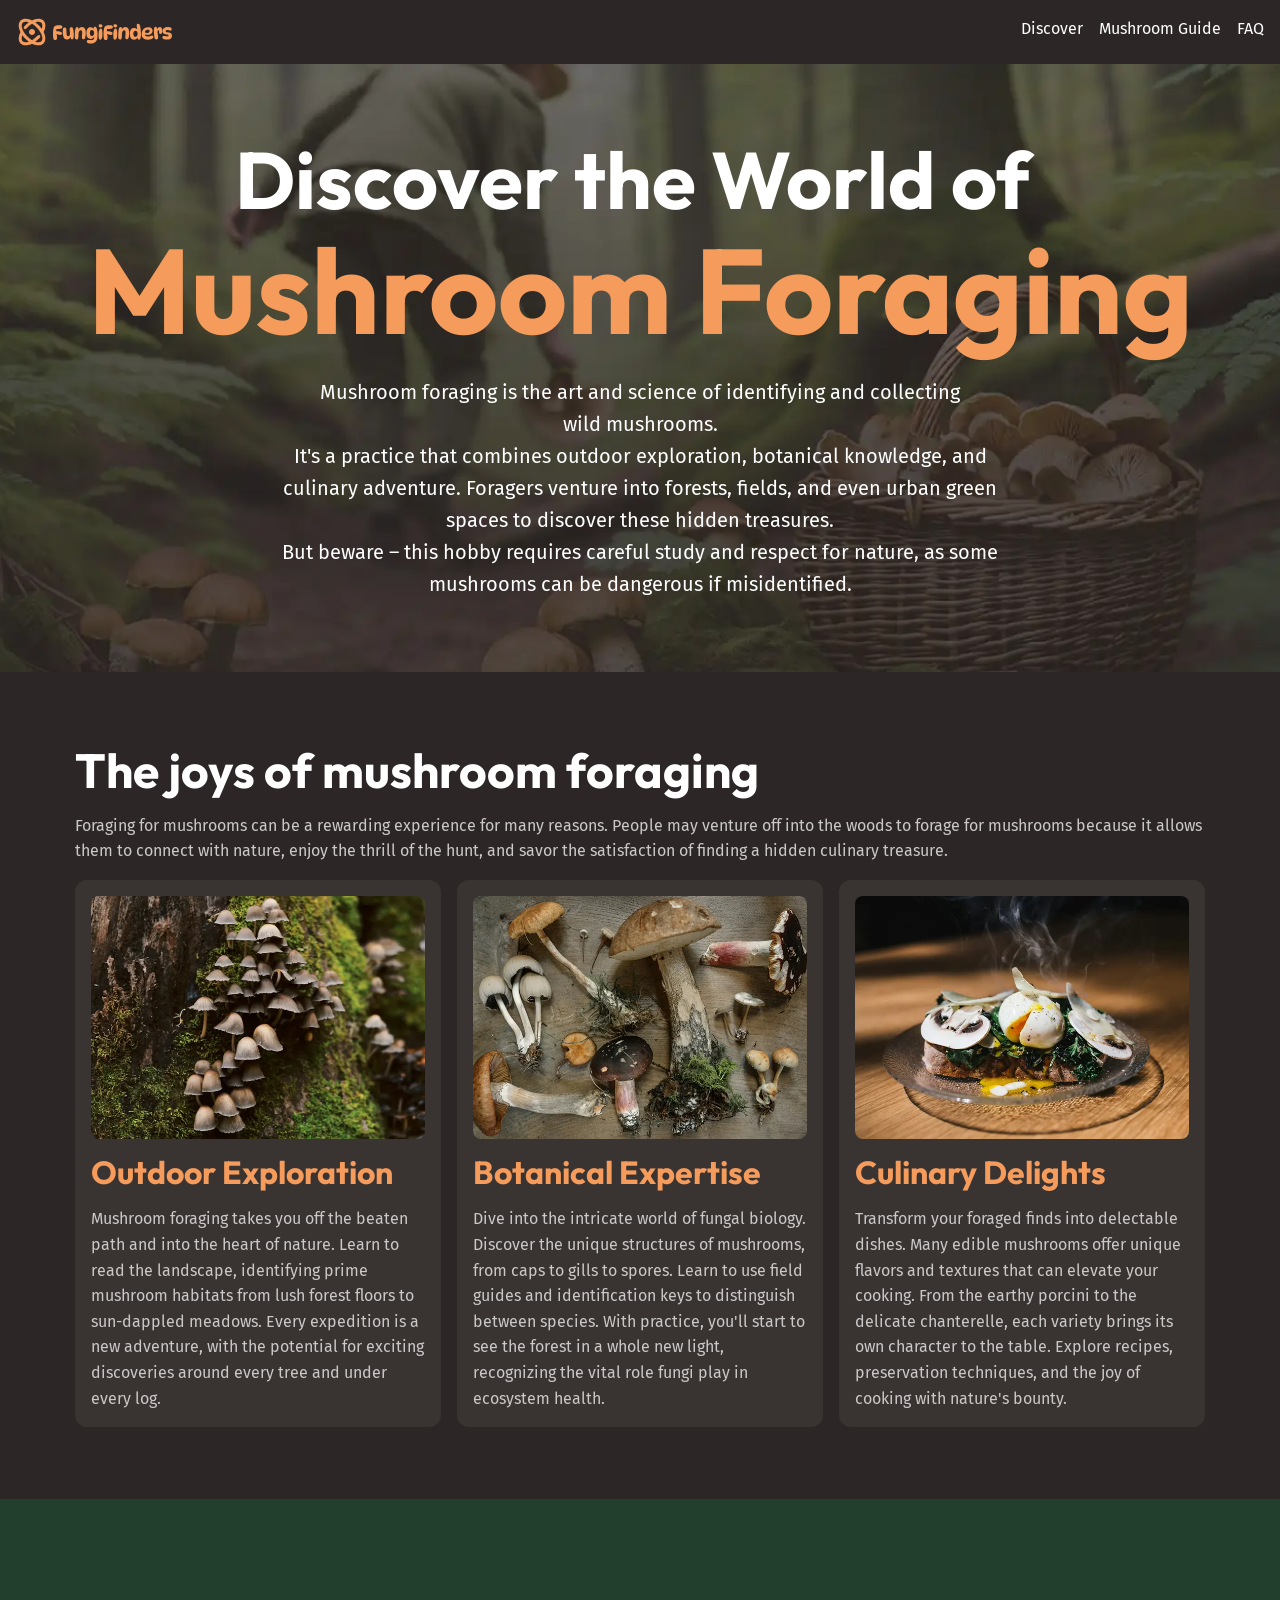
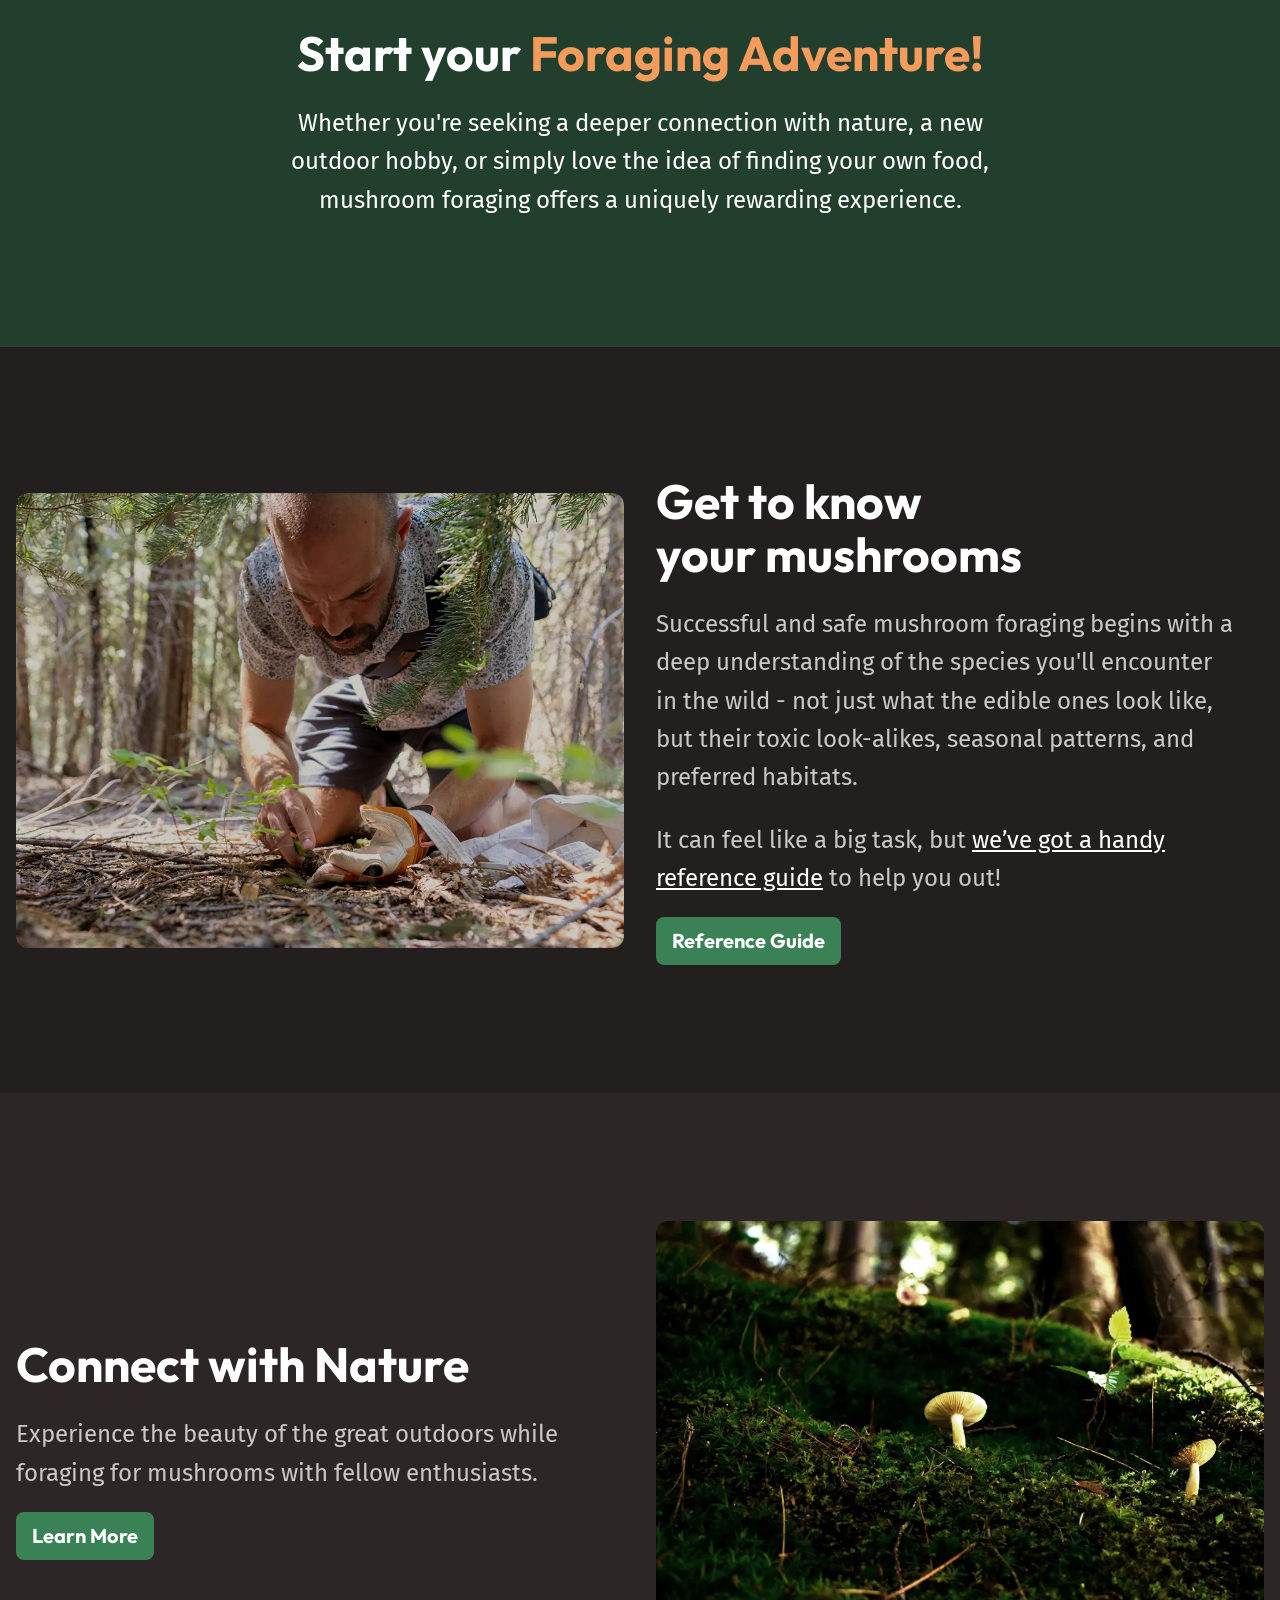
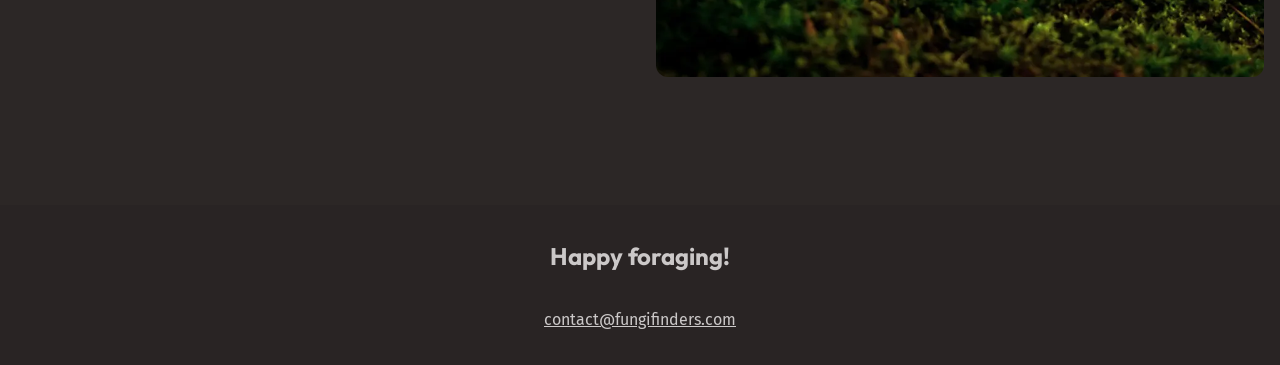
==== commit 5f97f131: "feat(nav-menu): Added hamburger menu functionality This commit adds in the hamburger menu functional" ====
--- a/index.html
+++ b/index.html
@@ -5,6 +5,7 @@
     <meta name="viewport" content="width=device-width, initial-scale=1" />
     <title>Fungi Finders</title>
     <link href="/css/style.css" rel="stylesheet" />
+    <script src="/main.js" defer></script>
   </head>
   <body>
     <header class="site-header">
@@ -13,7 +14,7 @@
           <img src="/assets/fungi-finders.svg" alt="Fungi Finders" />
           <button aria-controls="primary-nav" aria-expanded="false">
             <span class="sr-only">Menu</span>
-            <img src="/assets/hamburger.svg" alt="Open menu" />
+            <img src="/assets/hamburger.svg" alt="Open menu" rounded="false" />
           </button>
           <nav id="primary-nav" class="primary-navigation">
             <ul role="list">
--- a/css/style.css
+++ b/css/style.css
@@ -215,6 +215,10 @@
   img {
     border-radius: var(--border-radius-lg);
   }
+
+  img[rounded="false"] {
+    border-radius: 0;
+  }
 }
 
 @layer layout {
@@ -322,11 +326,59 @@
     font-weight: 700;
   }
 
+  [aria-controls="primary-nav"] {
+    z-index: 100;
+    background: transparent;
+    border: 0;
+    cursor: pointer;
+    display: none;
+  }
+
   .primary-navigation {
     ul {
       display: flex;
       flex-wrap: wrap;
       gap: 0.5rem 1rem;
+    }
+
+    a {
+      text-decoration: none;
+    }
+
+    @media (width < 760px) {
+      display: none;
+
+      background-color: var(--background-accent-main);
+      padding: 2rem;
+      position: absolute;
+      z-index: 10;
+      top: 0;
+      right: 0;
+      font-size: var(--font-size-lg);
+      font-weight: 700;
+      font-family: var(--ff-heading);
+      border-bottom-left-radius: var(--border-radius-lg);
+
+      ul {
+        gap: 0;
+        flex-direction: column;
+      }
+
+      li + li {
+        margin-block-start: 1rem;
+        padding-block-start: 1rem;
+        border-top: 2px solid var(--background-accent-light);
+      }
+    }
+  }
+
+  @media (width < 760px) {
+    [aria-controls="primary-nav"] {
+      display: block;
+    }
+
+    [aria-expanded="true"] ~ .primary-navigation {
+      display: block;
     }
   }
 
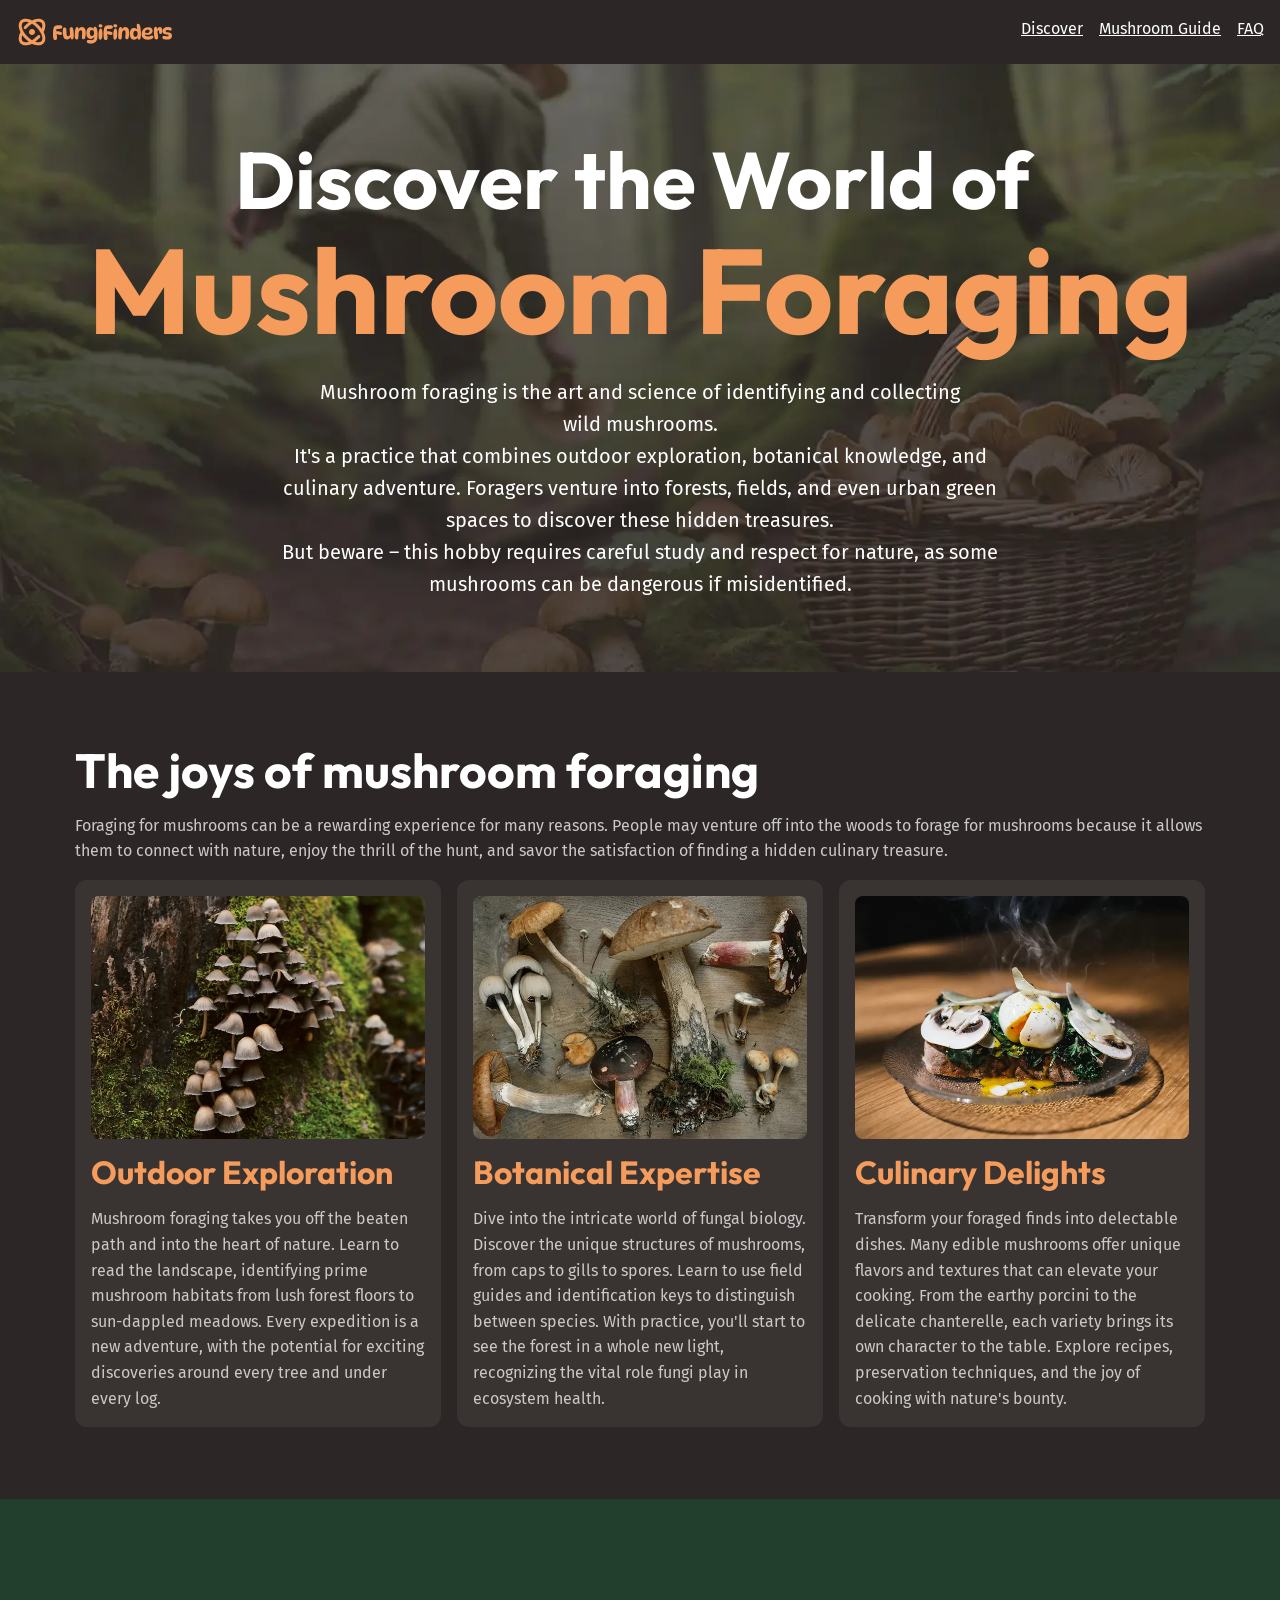
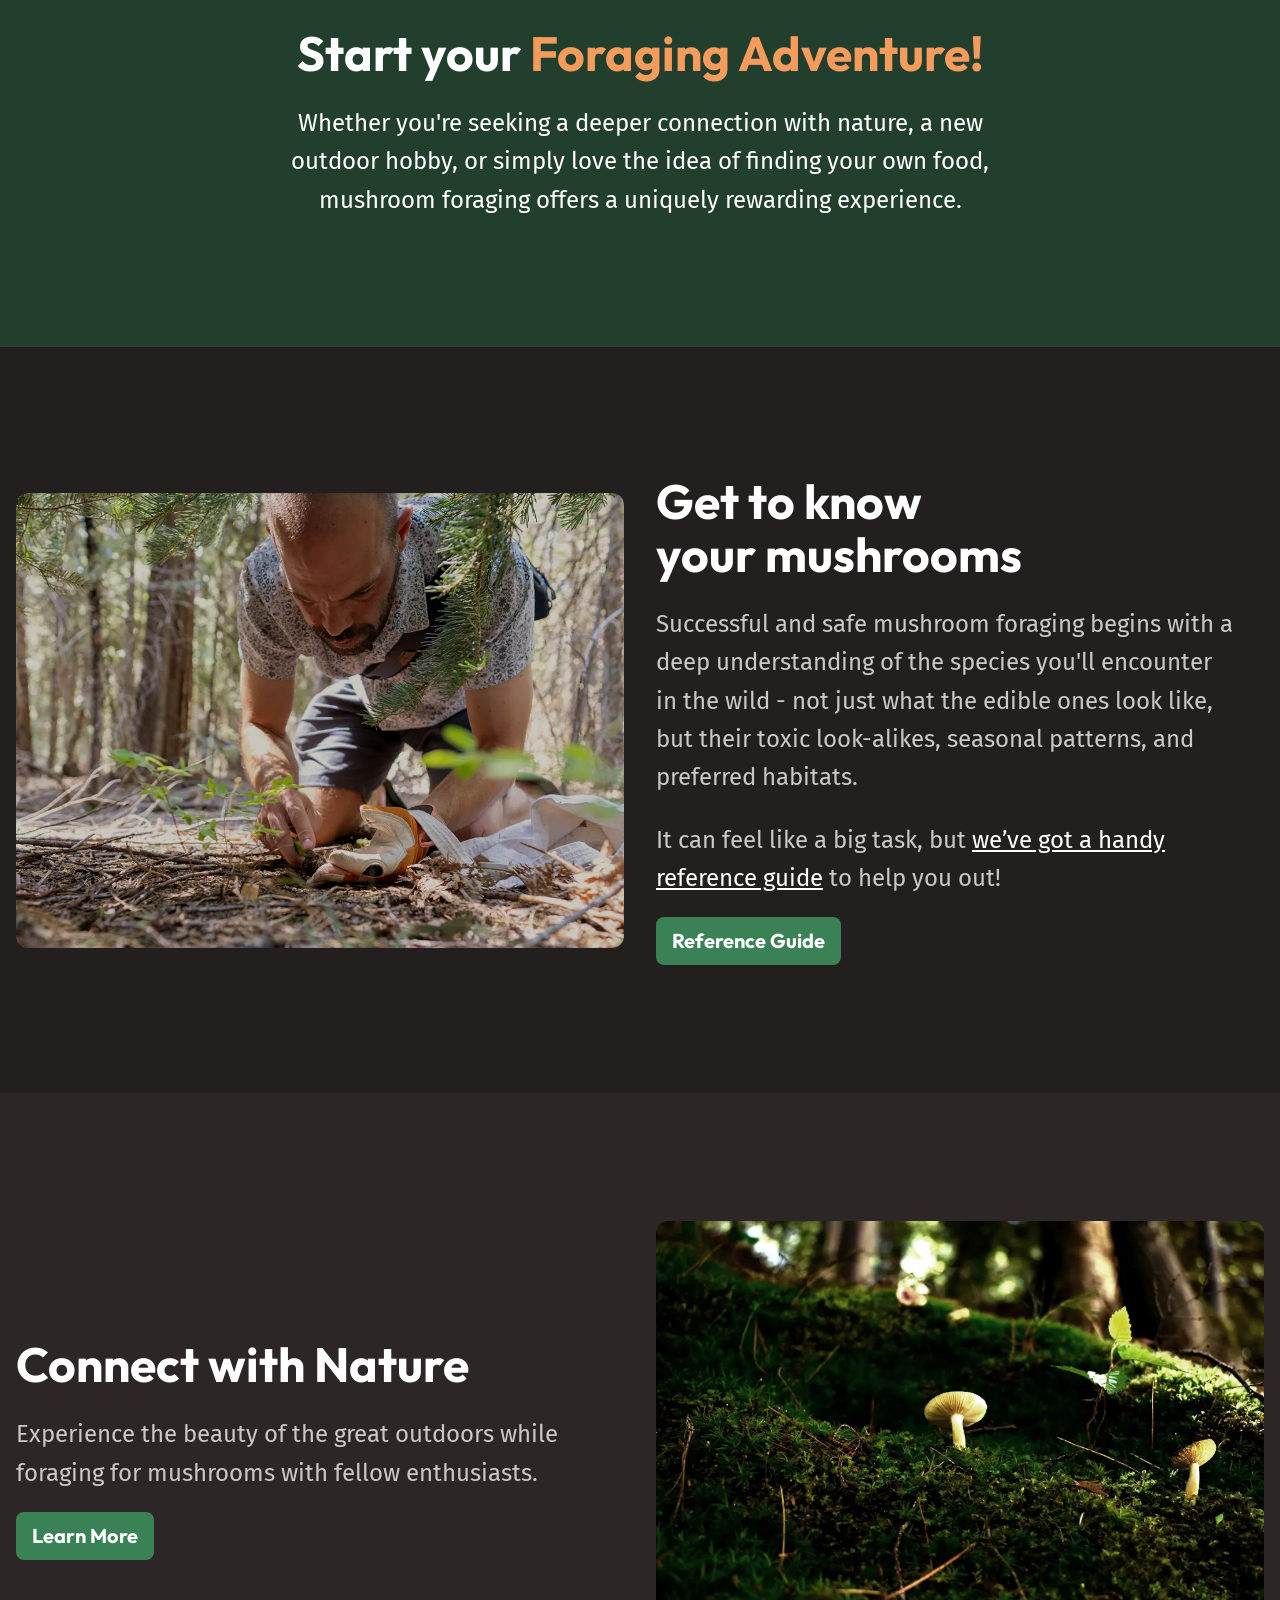
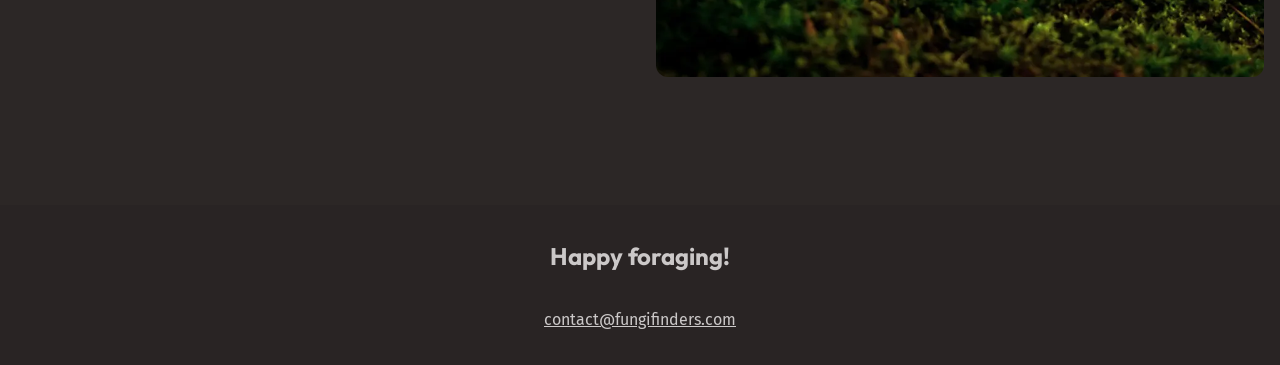
==== commit b466aa00: "feat(nav): Added skip to main section Added the ability to skip to the main content section when usi" ====
--- a/index.html
+++ b/index.html
@@ -5,18 +5,14 @@
     <meta name="viewport" content="width=device-width, initial-scale=1" />
     <title>Fungi Finders</title>
     <link href="/css/style.css" rel="stylesheet" />
-    <script src="/main.js" defer></script>
   </head>
   <body>
+    <a class="skip-to-main" href="#main">Skip to main</a>
     <header class="site-header">
       <div class="wrapper" data-width="wide">
         <div class="site-header__layout">
           <img src="/assets/fungi-finders.svg" alt="Fungi Finders" />
-          <button aria-controls="primary-nav" aria-expanded="false">
-            <span class="sr-only">Menu</span>
-            <img src="/assets/hamburger.svg" alt="Open menu" rounded="false" />
-          </button>
-          <nav id="primary-nav" class="primary-navigation">
+          <nav class="primary-navigation">
             <ul role="list">
               <li><a href="/">Discover</a></li>
               <li><a href="#">Mushroom Guide</a></li>
@@ -26,7 +22,7 @@
         </div>
       </div>
     </header>
-    <main>
+    <main id="main">
       <section class="hero flow section" data-padding="compact">
         <div class="wrapper">
           <h1 class="hero__title">
--- a/css/style.css
+++ b/css/style.css
@@ -215,10 +215,6 @@
   img {
     border-radius: var(--border-radius-lg);
   }
-
-  img[rounded="false"] {
-    border-radius: 0;
-  }
 }
 
 @layer layout {
@@ -292,6 +288,26 @@
 }
 
 @layer components {
+  .skip-to-main:not(:focus) {
+    clip: rect(0 0 0 0);
+    clip-path: inset(50%);
+    height: 1px;
+    overflow: hidden;
+    white-space: nowrap;
+    width: 1px;
+
+    padding: 1rem;
+    border-radius: --border-radius-md;
+    background-color: var(--background-extra-light);
+  }
+
+  .skip-to-main {
+    position: absolute;
+    padding: 1rem;
+    border-radius: var(--border-radius-md);
+    background-color: var(--background-accent-main);
+  }
+
   .site-header {
     padding-block: 1rem;
   }
@@ -326,59 +342,11 @@
     font-weight: 700;
   }
 
-  [aria-controls="primary-nav"] {
-    z-index: 100;
-    background: transparent;
-    border: 0;
-    cursor: pointer;
-    display: none;
-  }
-
   .primary-navigation {
     ul {
       display: flex;
       flex-wrap: wrap;
       gap: 0.5rem 1rem;
-    }
-
-    a {
-      text-decoration: none;
-    }
-
-    @media (width < 760px) {
-      display: none;
-
-      background-color: var(--background-accent-main);
-      padding: 2rem;
-      position: absolute;
-      z-index: 10;
-      top: 0;
-      right: 0;
-      font-size: var(--font-size-lg);
-      font-weight: 700;
-      font-family: var(--ff-heading);
-      border-bottom-left-radius: var(--border-radius-lg);
-
-      ul {
-        gap: 0;
-        flex-direction: column;
-      }
-
-      li + li {
-        margin-block-start: 1rem;
-        padding-block-start: 1rem;
-        border-top: 2px solid var(--background-accent-light);
-      }
-    }
-  }
-
-  @media (width < 760px) {
-    [aria-controls="primary-nav"] {
-      display: block;
-    }
-
-    [aria-expanded="true"] ~ .primary-navigation {
-      display: block;
     }
   }
 
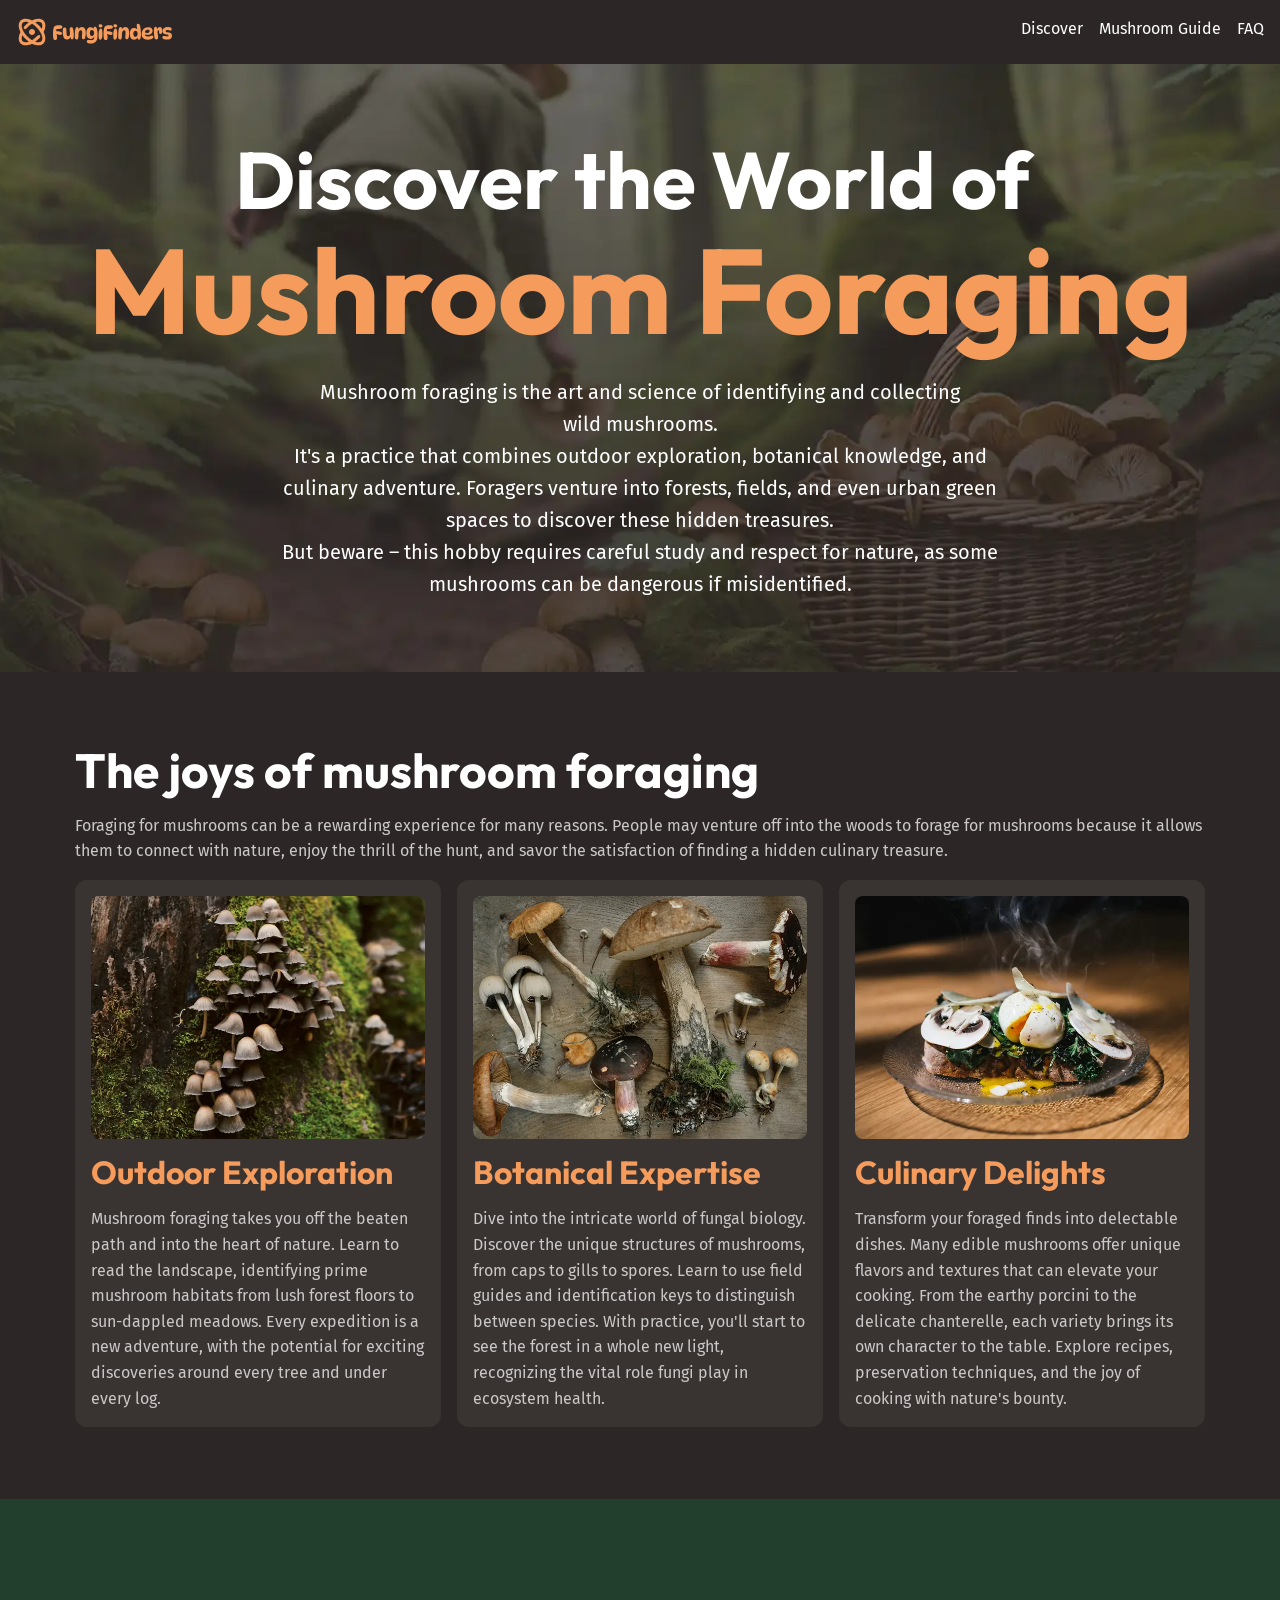
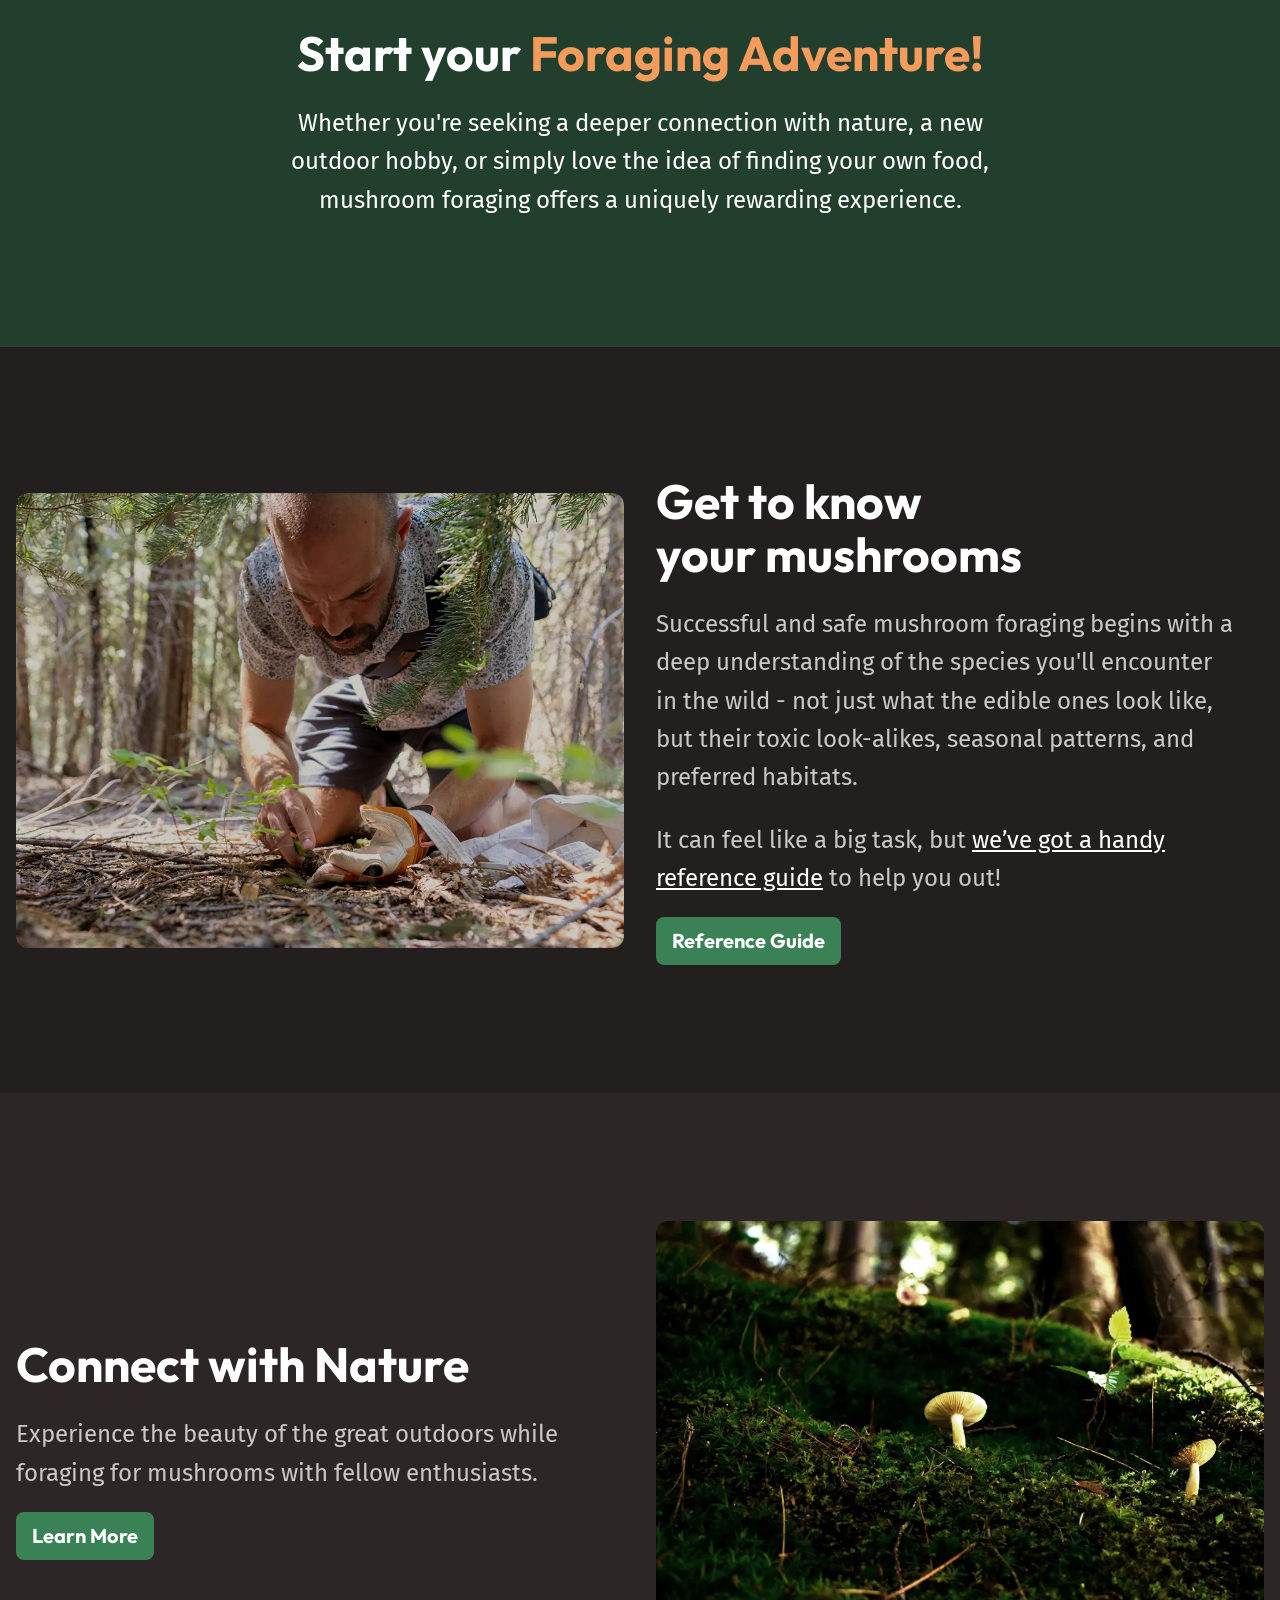
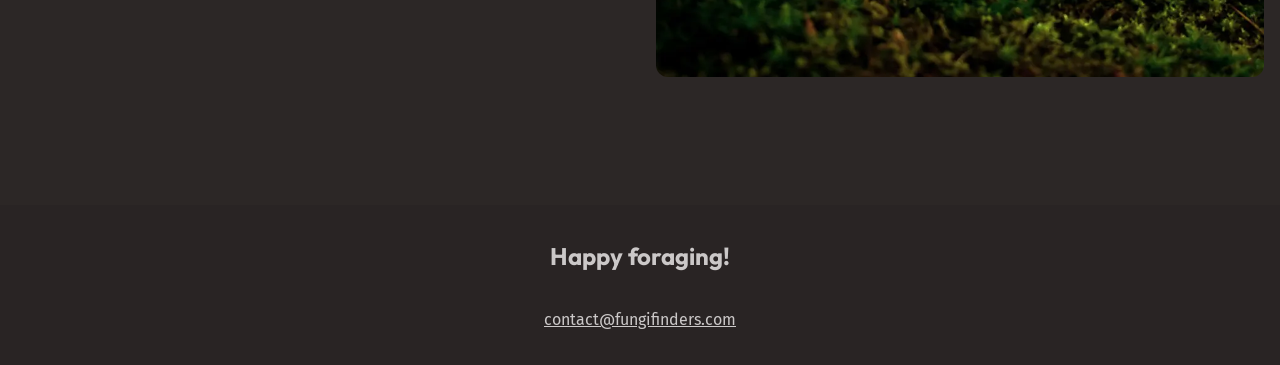
==== commit db4493fa: "Merge pull request #2 from Cy-Tek/skip-to-main-link feat(nav): Added skip to main section" ====
--- a/index.html
+++ b/index.html
@@ -5,6 +5,7 @@
     <meta name="viewport" content="width=device-width, initial-scale=1" />
     <title>Fungi Finders</title>
     <link href="/css/style.css" rel="stylesheet" />
+    <script src="/main.js" defer></script>
   </head>
   <body>
     <a class="skip-to-main" href="#main">Skip to main</a>
@@ -12,7 +13,11 @@
       <div class="wrapper" data-width="wide">
         <div class="site-header__layout">
           <img src="/assets/fungi-finders.svg" alt="Fungi Finders" />
-          <nav class="primary-navigation">
+          <button aria-controls="primary-nav" aria-expanded="false">
+            <span class="sr-only">Menu</span>
+            <img src="/assets/hamburger.svg" alt="Open menu" rounded="false" />
+          </button>
+          <nav id="primary-nav" class="primary-navigation">
             <ul role="list">
               <li><a href="/">Discover</a></li>
               <li><a href="#">Mushroom Guide</a></li>
--- a/css/style.css
+++ b/css/style.css
@@ -215,6 +215,10 @@
   img {
     border-radius: var(--border-radius-lg);
   }
+
+  img[rounded="false"] {
+    border-radius: 0;
+  }
 }
 
 @layer layout {
@@ -342,11 +346,59 @@
     font-weight: 700;
   }
 
+  [aria-controls="primary-nav"] {
+    z-index: 100;
+    background: transparent;
+    border: 0;
+    cursor: pointer;
+    display: none;
+  }
+
   .primary-navigation {
     ul {
       display: flex;
       flex-wrap: wrap;
       gap: 0.5rem 1rem;
+    }
+
+    a {
+      text-decoration: none;
+    }
+
+    @media (width < 760px) {
+      display: none;
+
+      background-color: var(--background-accent-main);
+      padding: 2rem;
+      position: absolute;
+      z-index: 10;
+      top: 0;
+      right: 0;
+      font-size: var(--font-size-lg);
+      font-weight: 700;
+      font-family: var(--ff-heading);
+      border-bottom-left-radius: var(--border-radius-lg);
+
+      ul {
+        gap: 0;
+        flex-direction: column;
+      }
+
+      li + li {
+        margin-block-start: 1rem;
+        padding-block-start: 1rem;
+        border-top: 2px solid var(--background-accent-light);
+      }
+    }
+  }
+
+  @media (width < 760px) {
+    [aria-controls="primary-nav"] {
+      display: block;
+    }
+
+    [aria-expanded="true"] ~ .primary-navigation {
+      display: block;
     }
   }
 
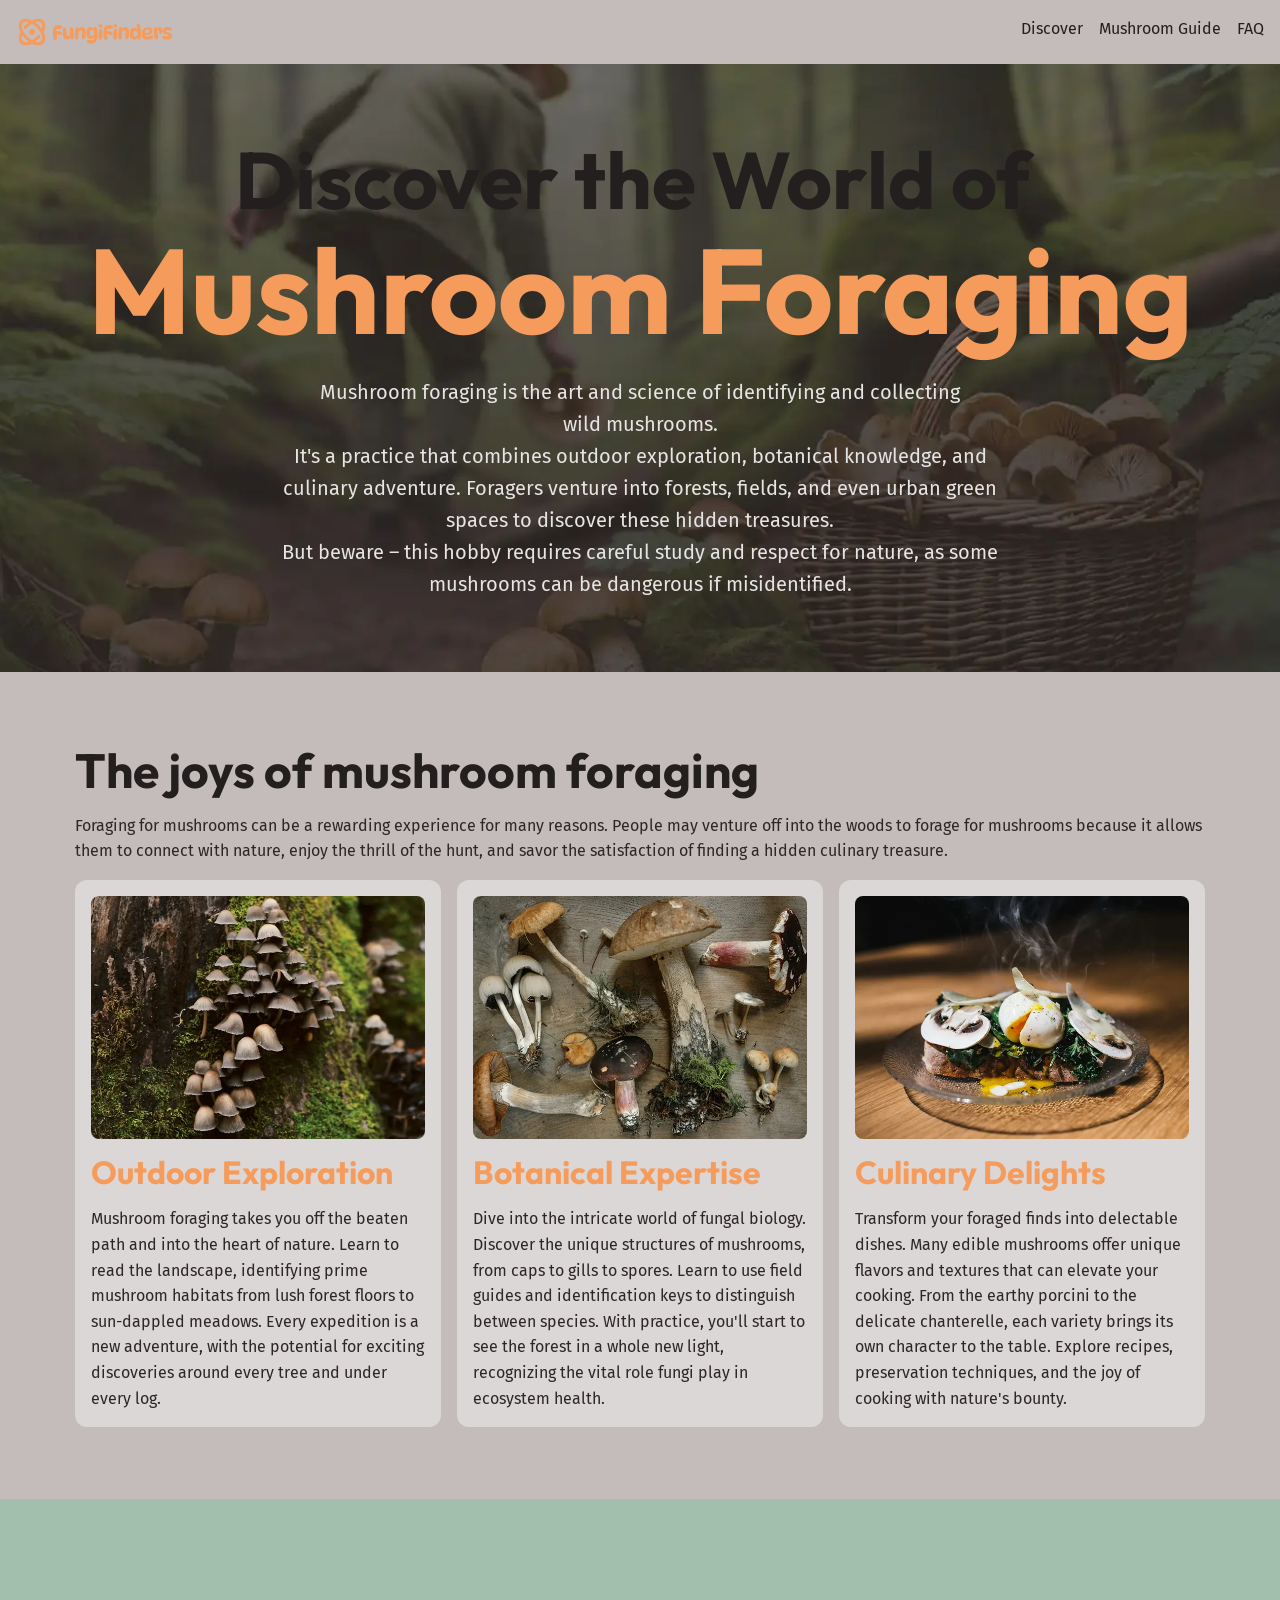
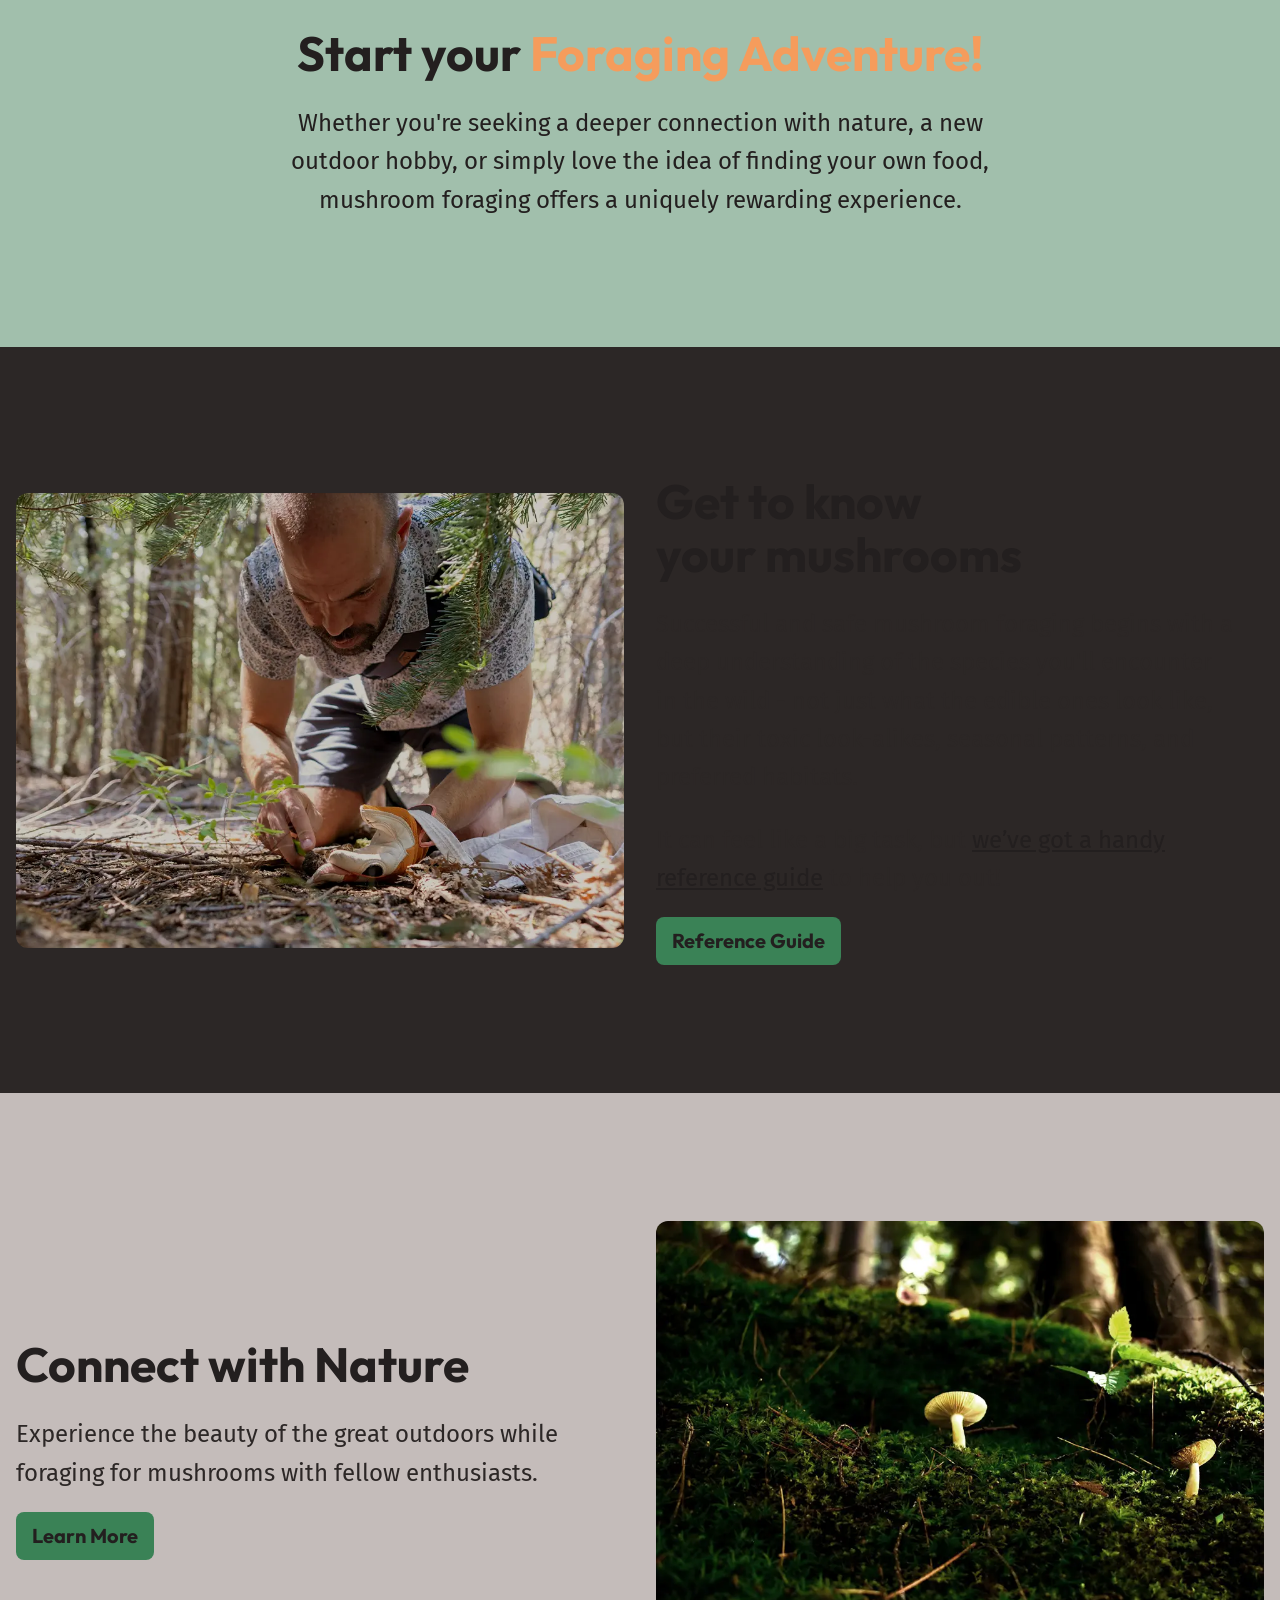
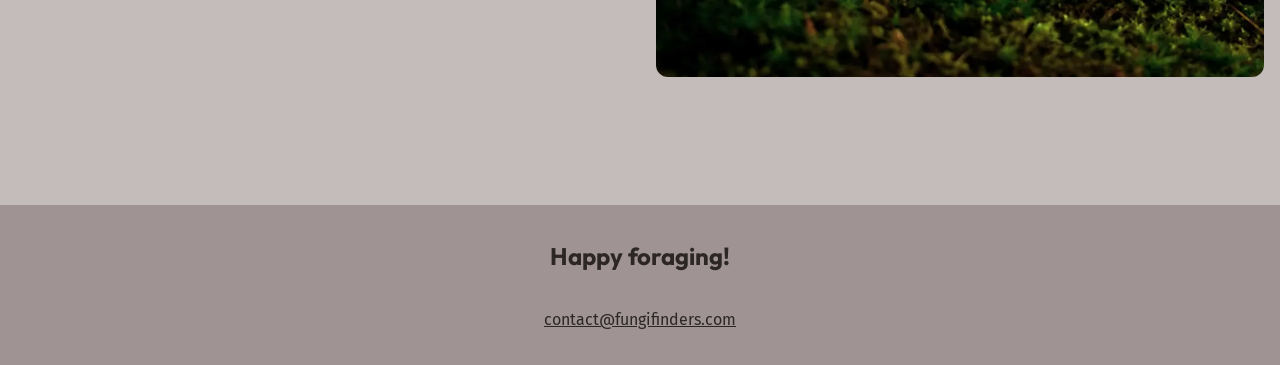
==== commit 08e227c6: "Create the final version of the site" ====
--- a/index.html
+++ b/index.html
@@ -20,8 +20,8 @@
           <nav id="primary-nav" class="primary-navigation">
             <ul role="list">
               <li><a href="/">Discover</a></li>
-              <li><a href="#">Mushroom Guide</a></li>
-              <li><a href="#">FAQ</a></li>
+              <li><a href="/mushroom-guide.html">Mushroom Guide</a></li>
+              <li><a href="/mushroom-guide.html#faq">FAQ</a></li>
             </ul>
           </nav>
         </div>
--- a/css/style.css
+++ b/css/style.css
@@ -1,569 +1,803 @@
 /* Outfit - variable font (covers all weights 100-900) */
 @font-face {
-  font-display: swap; /* Check https://developer.mozilla.org/en-US/docs/Web/CSS/@font-face/font-display for other options. */
-  font-family: "Outfit";
-  src: url("/assets/fonts/Outfit-VariableFont_wght.woff2")
-    format("woff2-variations");
-  font-weight: 100 900;
-  font-style: normal;
+    font-display: swap; /* Check https://developer.mozilla.org/en-US/docs/Web/CSS/@font-face/font-display for other options. */
+    font-family: "Outfit";
+    src: url("/assets/fonts/Outfit-VariableFont_wght.woff2")
+        format("woff2-variations");
+    font-weight: 100 900;
+    font-style: normal;
 }
 
 /* Fira Sans - Regular */
 @font-face {
-  font-display: swap; /* Check https://developer.mozilla.org/en-US/docs/Web/CSS/@font-face/font-display for other options. */
-  font-family: "Fira Sans";
-  font-style: normal;
-  font-weight: 400;
-  src: url("/assets/fonts/fira-sans-v18-latin-regular.woff2") format("woff2"); /* Chrome 36+, Opera 23+, Firefox 39+, Safari 12+, iOS 10+ */
+    font-display: swap; /* Check https://developer.mozilla.org/en-US/docs/Web/CSS/@font-face/font-display for other options. */
+    font-family: "Fira Sans";
+    font-style: normal;
+    font-weight: 400;
+    src: url("/assets/fonts/fira-sans-v18-latin-regular.woff2") format("woff2"); /* Chrome 36+, Opera 23+, Firefox 39+, Safari 12+, iOS 10+ */
 }
 
 /* Fira Sans - Bold */
 @font-face {
-  font-display: swap; /* Check https://developer.mozilla.org/en-US/docs/Web/CSS/@font-face/font-display for other options. */
-  font-family: "Fira Sans";
-  font-style: normal;
-  font-weight: 700;
-  src: url("/assets/fonts/fira-sans-v18-latin-700.woff2") format("woff2"); /* Chrome 36+, Opera 23+, Firefox 39+, Safari 12+, iOS 10+ */
-}
-
-@layer reset, base, layout, components, utilities;
+    font-display: swap; /* Check https://developer.mozilla.org/en-US/docs/Web/CSS/@font-face/font-display for other options. */
+    font-family: "Fira Sans";
+    font-style: normal;
+    font-weight: 700;
+    src: url("/assets/fonts/fira-sans-v18-latin-700.woff2") format("woff2"); /* Chrome 36+, Opera 23+, Firefox 39+, Safari 12+, iOS 10+ */
+}
+
+@layer reset, base, layout, components, utilities, animations;
+
+@view-transition {
+    navigation: auto;
+}
+
+::view-transition-group(root) {
+    animation-duration: 1s;
+}
 
 @layer reset {
-  *,
-  *::before,
-  *::after {
-    box-sizing: border-box;
-  }
-
-  /* https://kilianvalkhof.com/2022/css-html/your-css-reset-needs-text-size-adjust-probably/ */
-  html {
-    -moz-text-size-adjust: none;
-    -webkit-text-size-adjust: none;
-    text-size-adjust: none;
-  }
-
-  body,
-  h1,
-  h2,
-  h3,
-  h4,
-  p,
-  figure,
-  blockquote,
-  dl,
-  dd {
-    margin: 0;
-  }
-
-  /* https://www.scottohara.me/blog/2019/01/12/lists-and-safari.html */
-  [role="list"] {
-    list-style: none;
-    margin: 0;
-    padding: 0;
-  }
-
-  body {
-    min-block-size: 100vh;
-    line-height: 1.6;
-  }
-
-  h1,
-  h2,
-  h3,
-  button,
-  input,
-  label {
-    line-height: 1.1;
-  }
-
-  h1,
-  h2,
-  h3,
-  h4 {
-    text-wrap: balance;
-  }
-
-  p,
-  li {
-    text-wrap: pretty;
-  }
-
-  img,
-  picture {
-    max-inline-size: 100%;
-    display: block;
-  }
-
-  input,
-  button,
-  textarea,
-  select {
-    font: inherit;
-  }
+    *,
+    *::before,
+    *::after {
+        box-sizing: border-box;
+    }
+
+    /* https://kilianvalkhof.com/2022/css-html/your-css-reset-needs-text-size-adjust-probably/ */
+    html {
+        -moz-text-size-adjust: none;
+        -webkit-text-size-adjust: none;
+        text-size-adjust: none;
+    }
+
+    body,
+    h1,
+    h2,
+    h3,
+    h4,
+    p,
+    figure,
+    blockquote,
+    dl,
+    dd {
+        margin: 0;
+    }
+
+    /* https://www.scottohara.me/blog/2019/01/12/lists-and-safari.html */
+    [role="list"] {
+        list-style: none;
+        margin: 0;
+        padding: 0;
+    }
+
+    body {
+        min-block-size: 100vh;
+        line-height: 1.6;
+    }
+
+    h1,
+    h2,
+    h3,
+    button,
+    input,
+    label {
+        line-height: 1.1;
+    }
+
+    h1,
+    h2,
+    h3,
+    h4 {
+        text-wrap: balance;
+    }
+
+    p,
+    li {
+        text-wrap: pretty;
+    }
+
+    img,
+    picture {
+        max-inline-size: 100%;
+        display: block;
+    }
+
+    input,
+    button,
+    textarea,
+    select {
+        font: inherit;
+    }
 }
 
 @layer base {
-  :root {
-    --clr-white: hsl(0, 0%, 100%);
-    --clr-gray-100: hsl(0, 2%, 79%);
-    --clr-brand-400: hsl(25, 88%, 75%);
-    --clr-brand-500: hsl(25, 88%, 66%);
-    --clr-green-400: hsl(143, 19%, 49%);
-    --clr-green-500: hsl(143, 38%, 37%);
-    --clr-green-600: hsl(145, 29%, 19%);
-    --clr-brown-500: hsl(10, 5%, 25%);
-    --clr-brown-600: hsl(9, 7%, 21%);
-    --clr-brown-700: hsl(9, 8%, 16%);
-    --clr-brown-800: hsl(0, 6%, 15%);
-    --clr-brown-900: hsl(0, 6%, 13%);
-
-    --clr-orange-500: hsl(28, 43%, 28%);
-    --clr-red-500: hsl(359, 34%, 24%);
-    --clr-teal-500: hsl(186, 42%, 25%);
-
-    --ff-heading: "Outfit", sans-serif;
-    --ff-body: "Fira Sans", sans-serif;
-
-    --fs-300: 0.875rem;
-    --fs-400: 1rem;
-    --fs-500: 1.125rem;
-    --fs-600: 1.25rem;
-    --fs-700: 1.5rem;
-    --fs-800: 2rem;
-    --fs-900: 3.75rem;
-    --fs-1000: 3.75rem;
-
-    @media (width > 760px) {
-      --fs-300: 0.875rem;
-      --fs-400: 1rem;
-      --fs-500: 1.25rem;
-      --fs-600: 1.5rem;
-      --fs-700: 2rem;
-      --fs-800: 3rem;
-      --fs-900: 5rem;
-      --fs-1000: 7.5rem;
-    }
-
-    --text-regular: var(--clr-brown-800);
-    --text-high-contrast: var(--clr-white);
-
-    --text-main: var(--clr-gray-100);
-    --text-high-contrast: var(--clr-white);
-    --text-brand: var(--clr-brand-500);
-    --text-brand-light: var(--clr-brand-400);
-
-    --background-accent-light: var(--clr-green-400);
-    --background-accent-main: var(--clr-green-500);
-    --background-accent-dark: var(--clr-green-600);
-
-    --background-extra-light: var(--clr-brown-500);
-    --background-light: var(--clr-brown-600);
-    --background-main: var(--clr-brown-700);
-    --background-dark: var(--clr-brown-800);
-    --background-extra-dark: var(--clr-brown-900);
-
-    --font-size-heading-sm: var(--fs-700);
-    --font-size-heading-regular: var(--fs-800);
-    --font-size-heading-lg: var(--fs-900);
-    --font-size-heading-xl: var(--fs-1000);
-
-    --font-size-sm: var(--fs-300);
-    --font-size-regular: var(--fs-400);
-    --font-size-md: var(--fs-500);
-    --font-size-lg: var(--fs-600);
-
-    --border-radius-sm: 0.25rem;
-    --border-radius-md: 0.5rem;
-    --border-radius-lg: 0.75rem;
-
-    --equal-columns-gap: 1rem;
-    --equal-columns-vertical-alignment: stretch;
-  }
-
-  html {
-    font-family: var(--ff-body);
-    line-height: 1.6;
-  }
-
-  body {
-    font-size: var(--font-size-regular);
-    color: var(--text-main);
-    background-color: var(--background-main);
-  }
-
-  h1,
-  h2,
-  h3,
-  h4 {
-    font-family: var(--ff-heading);
-    color: var(--text-high-contrast);
-  }
-
-  h1 {
-    font-size: var(--font-size-heading-lg);
-  }
-
-  a {
-    color: var(--text-high-contrast);
-  }
-
-  a:hover,
-  a:focus-visible {
-    color: var(--text-brand-light);
-  }
-
-  img {
-    border-radius: var(--border-radius-lg);
-  }
-
-  img[rounded="false"] {
-    border-radius: 0;
-  }
+    :root {
+        --clr-white: hsl(0, 0%, 100%);
+        --clr-gray-100: hsl(0, 2%, 79%);
+        --clr-brand-400: hsl(25, 88%, 75%);
+        --clr-brand-500: hsl(25, 88%, 66%);
+        --clr-green-300: hsl(143, 19%, 69%);
+        --clr-green-400: hsl(143, 19%, 49%);
+        --clr-green-500: hsl(143, 38%, 37%);
+        --clr-green-600: hsl(145, 29%, 19%);
+
+        --clr-brown-100: hsl(10, 5%, 90%);
+        --clr-brown-200: hsl(9, 7%, 85%);
+        --clr-brown-300: hsl(9, 8%, 75%);
+        --clr-brown-400: hsl(0, 6%, 60%);
+
+        --clr-brown-500: hsl(10, 5%, 25%);
+        --clr-brown-600: hsl(9, 7%, 21%);
+        --clr-brown-700: hsl(9, 8%, 16%);
+        --clr-brown-800: hsl(0, 6%, 15%);
+        --clr-brown-900: hsl(0, 6%, 13%);
+
+        --clr-orange-500: hsl(28, 43%, 28%);
+        --clr-red-500: hsl(359, 34%, 24%);
+        --clr-teal-500: hsl(186, 42%, 25%);
+
+        --ff-heading: "Outfit", sans-serif;
+        --ff-body: "Fira Sans", sans-serif;
+
+        --fs-300: 0.875rem;
+        --fs-400: 1rem;
+        --fs-500: 1.125rem;
+        --fs-600: 1.25rem;
+        --fs-700: 1.5rem;
+        --fs-800: 2rem;
+        --fs-900: 3.75rem;
+        --fs-1000: 3.75rem;
+
+        @media (width > 760px) {
+            --fs-300: 0.875rem;
+            --fs-400: 1rem;
+            --fs-500: 1.25rem;
+            --fs-600: 1.5rem;
+            --fs-700: 2rem;
+            --fs-800: 3rem;
+            --fs-900: 5rem;
+            --fs-1000: 7.5rem;
+        }
+
+        --text-regular: var(--clr-brown-800);
+        --text-high-contrast: var(--clr-white);
+
+        --text-main: var(--clr-gray-100);
+        --text-high-contrast: var(--clr-white);
+        --text-brand: var(--clr-brand-500);
+        --text-brand-light: var(--clr-brand-400);
+
+        --background-accent-light: var(--clr-green-400);
+        --background-accent-main: var(--clr-green-500);
+        --background-accent-dark: var(--clr-green-600);
+
+        --background-extra-light: var(--clr-brown-500);
+        --background-light: var(--clr-brown-600);
+        --background-main: var(--clr-brown-700);
+        --background-dark: var(--clr-brown-800);
+        --background-extra-dark: var(--clr-brown-900);
+
+        --font-size-heading-sm: var(--fs-700);
+        --font-size-heading-regular: var(--fs-800);
+        --font-size-heading-lg: var(--fs-900);
+        --font-size-heading-xl: var(--fs-1000);
+
+        --font-size-sm: var(--fs-300);
+        --font-size-regular: var(--fs-400);
+        --font-size-md: var(--fs-500);
+        --font-size-lg: var(--fs-600);
+
+        --border-radius-sm: 0.25rem;
+        --border-radius-md: 0.5rem;
+        --border-radius-lg: 0.75rem;
+
+        --equal-columns-gap: 1rem;
+        --equal-columns-vertical-alignment: stretch;
+
+        @media (prefers-color-scheme: light) {
+            --background-accent-dark: var(--clr-green-300);
+            --background-extra-light: var(--clr-brown-100);
+            --background-light: var(--clr-brown-200);
+            --background-main: var(--clr-brown-300);
+            --background-dark: var(--clr-brown-400);
+            --background-extra-dark: var(--clr-brown-700);
+
+            --text-regular: var(--clr-brown-800);
+            --text-high-contrast: var(--clr-white);
+
+            --text-main: var(--clr-brown-700);
+            --text-high-contrast: var(--clr-brown-900);
+            --text-brand: var(--clr-brand-500);
+            --text-brand-light: var(--clr-brand-400);
+        }
+    }
+
+    html {
+        font-family: var(--ff-body);
+        line-height: 1.6;
+        scroll-padding: 3rem;
+    }
+
+    @media (prefers-reduced-motion: no-preference) {
+        html {
+            scroll-behavior: smooth;
+        }
+    }
+
+    body {
+        font-size: var(--font-size-regular);
+        color: var(--text-main);
+        background-color: var(--background-main);
+    }
+
+    h1,
+    h2,
+    h3,
+    h4 {
+        font-family: var(--ff-heading);
+        color: var(--text-high-contrast);
+    }
+
+    h1 {
+        font-size: var(--font-size-heading-lg);
+    }
+
+    a {
+        color: var(--text-high-contrast);
+    }
+
+    a:hover,
+    a:focus-visible {
+        color: var(--text-brand-light);
+    }
+
+    img {
+        border-radius: var(--border-radius-lg);
+    }
+
+    img[rounded="false"] {
+        border-radius: 0;
+    }
 }
 
 @layer layout {
-  .wrapper {
-    /* Locally scoped custom properties like this work well for 
+    .flex-group {
+        display: flex;
+        flex-wrap: wrap;
+        gap: 0.5rem;
+    }
+
+    .wrapper {
+        /* Locally scoped custom properties like this work well for 
      * declaring which values are acceptable to tweak. */
-    --wrapper-max-width: 1130px;
-    --wrapper-padding: 1rem;
-
-    max-width: var(--wrapper-max-width);
-    margin-inline: auto;
-    padding-inline: var(--wrapper-padding);
-    /* Helps to match the width of the Figma file */
-    box-sizing: content-box;
-
-    &[data-width="narrow"] {
-      --wrapper-max-width: 720px;
-    }
-
-    &[data-width="wide"] {
-      --wrapper-max-width: 1330px;
-    }
-  }
-
-  .section {
-    --section-padding: 3.75rem;
-
-    padding-block: var(--section-padding);
-
-    @media (width > 760px) {
-      --section-padding: 8rem;
-
-      &[data-padding="compact"] {
-        --section-padding: 4.5rem;
-      }
-    }
-  }
-
-  .equal-columns {
-    display: grid;
-    gap: var(--equal-columns-gap, 1rem);
-    align-items: var(--equal-columns-vertical-alignment, stretch);
-
-    @media (width > 760px) {
-      grid-auto-flow: column;
-      grid-auto-columns: 1fr;
-    }
-
-    &[data-gap="large"] {
-      --equal-columns-gap: 2rem;
-    }
-
-    &[data-alignment="centered"] {
-      --equal-columns-vertical-alignment: center;
-    }
-
-    &[data-alignment="start"] {
-      --equal-columns-vertial-alignment: center;
-    }
-  }
-
-  .flow > * + * {
-    margin-top: var(--flow-spacer, 1em);
-  }
-
-  .grid-flow {
-    display: grid;
-    gap: var(--grid-flow-gap, 1rem);
-    align-content: start;
-  }
+        --wrapper-max-width: 1130px;
+        --wrapper-padding: 1rem;
+
+        max-width: var(--wrapper-max-width);
+        margin-inline: auto;
+        padding-inline: var(--wrapper-padding);
+        /* Helps to match the width of the Figma file */
+        box-sizing: content-box;
+
+        &[data-width="narrow"] {
+            --wrapper-max-width: 720px;
+        }
+
+        &[data-width="wide"] {
+            --wrapper-max-width: 1330px;
+        }
+    }
+
+    .section {
+        --section-padding: 3.75rem;
+
+        padding-block: var(--section-padding);
+
+        @media (width > 760px) {
+            --section-padding: 8rem;
+
+            &[data-padding="compact"] {
+                --section-padding: 4.5rem;
+            }
+        }
+    }
+
+    .equal-columns {
+        display: grid;
+        gap: var(--equal-columns-gap, 1rem);
+        align-items: var(--equal-columns-vertical-alignment, stretch);
+
+        @media (width > 760px) {
+            grid-auto-flow: column;
+            grid-auto-columns: 1fr;
+        }
+
+        &[data-gap="large"] {
+            --equal-columns-gap: 2rem;
+        }
+
+        &[data-alignment="centered"] {
+            --equal-columns-vertical-alignment: center;
+        }
+
+        &[data-alignment="start"] {
+            --equal-columns-vertial-alignment: center;
+        }
+    }
+
+    .flow > * + * {
+        margin-top: var(--flow-spacer, 1em);
+    }
+
+    .grid-flow {
+        display: grid;
+        gap: var(--grid-flow-gap, 1rem);
+        align-content: start;
+    }
+
+    .grid-auto-fit {
+        --auto-fit-min-col-size: 250px;
+
+        display: grid;
+        gap: 1rem;
+        grid-template-columns: repeat(
+            auto-fit,
+            minmax(min(var(--auto-fit-min-col-size), 100%), 1fr)
+        );
+    }
 }
 
 @layer components {
-  .skip-to-main:not(:focus) {
-    clip: rect(0 0 0 0);
-    clip-path: inset(50%);
-    height: 1px;
-    overflow: hidden;
-    white-space: nowrap;
-    width: 1px;
-
-    padding: 1rem;
-    border-radius: --border-radius-md;
-    background-color: var(--background-extra-light);
-  }
-
-  .skip-to-main {
-    position: absolute;
-    padding: 1rem;
-    border-radius: var(--border-radius-md);
-    background-color: var(--background-accent-main);
-  }
-
-  .site-header {
-    padding-block: 1rem;
-  }
-
-  .site-header__layout {
-    display: flex;
-    flex-wrap: wrap;
-    gap: 0.5rem 1rem;
-    justify-content: space-between;
-  }
-
-  .site-footer {
-    background-color: var(--background-dark);
-    text-align: center;
-    padding-block: 2rem;
-    display: grid;
-    gap: 2rem;
-
-    a {
-      color: var(--text-main);
-
-      &:hover,
-      &:focus-visible {
+    .no-matches {
+        font-size: var(--font-size-lg);
+    }
+    .skip-to-main:not(:focus) {
+        clip: rect(0 0 0 0);
+        clip-path: inset(50%);
+        height: 1px;
+        overflow: hidden;
+        white-space: nowrap;
+        width: 1px;
+
+        padding: 1rem;
+        border-radius: --border-radius-md;
+        background-color: var(--background-extra-light);
+    }
+
+    .skip-to-main {
+        position: absolute;
+        padding: 1rem;
+        border-radius: var(--border-radius-md);
+        background-color: var(--background-accent-main);
+    }
+
+    .site-header {
+        padding-block: 1rem;
+    }
+
+    .site-header__layout {
+        display: flex;
+        flex-wrap: wrap;
+        gap: 0.5rem 1rem;
+        justify-content: space-between;
+    }
+
+    .site-footer {
+        background-color: var(--background-dark);
+        text-align: center;
+        padding-block: 2rem;
+        display: grid;
+        gap: 2rem;
+
+        a {
+            color: var(--text-main);
+
+            &:hover,
+            &:focus-visible {
+                color: var(--text-brand-light);
+            }
+        }
+    }
+
+    .site-footer__title {
+        font-size: var(--font-size-lg);
+        font-family: var(--ff-heading);
+        font-weight: 700;
+    }
+
+    [aria-controls="primary-nav"] {
+        z-index: 100;
+        background: transparent;
+        border: 0;
+        cursor: pointer;
+        display: none;
+    }
+
+    .primary-navigation {
+        ul {
+            display: flex;
+            flex-wrap: wrap;
+            gap: 0.5rem 1rem;
+        }
+
+        a {
+            text-decoration: none;
+        }
+
+        @media (width < 760px) {
+            display: none;
+            opacity: 0;
+            transition:
+                opacity 0.5s,
+                display 0.5s,
+                translate 0.5s;
+            translate: 100% 0;
+            transition-behavior: allow-discrete;
+
+            background-color: var(--background-accent-main);
+            padding: 2rem;
+            position: absolute;
+            z-index: 10;
+            top: 0;
+            right: 0;
+            font-size: var(--font-size-lg);
+            font-weight: 700;
+            font-family: var(--ff-heading);
+            border-bottom-left-radius: var(--border-radius-lg);
+
+            ul {
+                gap: 0;
+                flex-direction: column;
+            }
+
+            li {
+                --delay: 0.2s;
+                --duration: 0.5s;
+
+                translate: 50%;
+                transition:
+                    translate var(--duration) var(--delay),
+                    opacity var(--duration) var(--delay);
+            }
+
+            li:nth-child(2) {
+                --delay: 0.3s;
+            }
+
+            li:nth-child(3) {
+                --delay: 0.4s;
+            }
+
+            li + li {
+                margin-block-start: 1rem;
+                padding-block-start: 1rem;
+                border-top: 2px solid var(--background-accent-light);
+            }
+        }
+    }
+
+    @media (width < 760px) {
+        [aria-controls="primary-nav"] {
+            display: block;
+        }
+
+        [aria-expanded="true"] ~ .primary-navigation {
+            display: block;
+            opacity: 1;
+            translate: 0 0;
+
+            @starting-style {
+                opacity: 0;
+                translate: 0 -100%;
+            }
+
+            li {
+                translate: 0 0;
+                opacity: 1;
+
+                @starting-style {
+                    opacity: 0;
+                    translate: 50% 0;
+                }
+            }
+        }
+    }
+
+    .hero {
+        text-align: center;
+        font-size: var(--font-size-md);
+        color: var(--clr-brown-100);
+
+        background-image: url(/assets/hero.webp);
+        background-size: cover;
+        background-position: center;
+
+        animation: fade-out both;
+        animation-timeline: view();
+        animation-range-start: exit;
+    }
+
+    .hero__title {
+        font-size: var(--font-size-heading-lg);
+
+        span {
+            font-size: var(--font-size-heading-xl);
+            color: var(--text-brand);
+            display: block;
+        }
+    }
+
+    .mushroom-guide {
+        --card-title-font-size: var(--font-size-lg);
+        --card-title-color: var(--text-high-contrast);
+        --card-gap: 0.75rem;
+    }
+
+    .faq-bento {
+        --card-title-color: var(--text-high-contrast);
+
+        display: grid;
+        gap: 1rem;
+        grid-template-areas:
+            "card-one"
+            "card-two"
+            "card-three"
+            "card-four";
+
+        @media (width > 600px) {
+            grid-template-areas:
+                "card-one card-two"
+                "card-three card-four";
+
+            .card:is(:nth-child(2), :nth-child(3)) > img {
+                order: 3;
+            }
+        }
+
+        @media (width > 900px) {
+            grid-template-columns: repeat(3, 1fr);
+            grid-template-areas:
+                "card-one card-two card-four"
+                "card-three card-three card-four";
+        }
+
+        .card > img {
+            height: 100%;
+            object-fit: cover;
+        }
+
+        .card:nth-child(1) {
+            grid-area: card-one;
+        }
+
+        .card:nth-child(2) {
+            grid-area: card-two;
+        }
+
+        .card:nth-child(3) {
+            grid-area: card-three;
+
+            @media (width > 900px) {
+                display: grid;
+                gap: 1rem;
+                grid-template-columns: 1fr 1fr;
+
+                img {
+                    grid-column: 1/2;
+                    grid-row: 1/3;
+                }
+            }
+        }
+
+        .card:nth-child(4) {
+            grid-area: card-four;
+        }
+    }
+
+    .card {
+        display: flex;
+        flex-direction: column;
+        gap: var(--card-gap, 1rem);
+
+        padding: 1rem;
+        background-color: var(--background-light);
+        border-radius: var(--border-radius-lg);
+
+        img {
+            border-radius: var(--border-radius-md);
+        }
+    }
+
+    .card__title {
+        font-size: var(--card-title-font-size, var(--font-size-heading-sm));
+        color: var(--card-title-color, var(--text-brand));
+    }
+
+    .card__note {
+        margin-block-start: auto;
+        background-color: var(--background-extra-light);
+        padding: 0.75rem;
+        border-radius: var(--border-radius-md);
+    }
+
+    .tag-list {
+        display: flex;
+        gap: 0.5rem;
+        flex-wrap: wrap;
+
+        li {
+            font-family: var(--ff-heading);
+            color: var(--text-high-contrast);
+            font-size: var(--font-size-sm);
+            padding: 0rem 0.25rem;
+            background-color: var(--tag-bg, red);
+            border-radius: var(--border-radius-sm);
+        }
+
+        [data-edible="edible"] {
+            --tag-bg: var(--background-accent-main);
+        }
+
+        [data-edible="toxic"] {
+            --tag-bg: var(--clr-red-500);
+        }
+
+        [data-season="spring"] {
+            --tag-bg: var(--clr-teal-500);
+        }
+
+        [data-season="summer"] {
+            --tag-bg: var(--background-accent-main);
+        }
+
+        [data-season="fall"] {
+            --tag-bg: var(--clr-orange-500);
+        }
+    }
+
+    .button {
+        display: inline-flex;
+        padding: 0.5rem 1rem;
+        background-color: var(--background-accent-main);
+        font-family: var(--ff-heading);
+        font-weight: 700;
+        font-size: var(--font-size-md);
+        text-decoration: none;
+        cursor: pointer;
+        border-radius: var(--border-radius-md);
+
+        &:hover,
+        &:focus-visible {
+            color: var(--text-high-contrast);
+            background-color: var(--background-accent-light);
+        }
+    }
+
+    select {
+        padding: 0.5rem 1rem;
+        background-color: var(--background-accent-main);
+        border: 0;
+        border-radius: var(--border-radius-md);
+        color: var(--text-high-contrast);
+    }
+}
+
+@layer utilities {
+    .resizing *,
+    .resizing *::before,
+    .resizing *::after {
+        transition: none;
+        animation: none;
+    }
+
+    [hidden] {
+        display: none;
+    }
+
+    .sr-only {
+        clip: rect(0 0 0 0);
+        clip-path: inset(50%);
+        height: 1px;
+        overflow: hidden;
+        position: absolute;
+        white-space: nowrap;
+        width: 1px;
+    }
+
+    /* Text display */
+    .text-centered {
+        text-align: center;
+    }
+
+    /* Section styles */
+    .section-title {
+        font-size: var(--font-size-heading-regular);
+    }
+
+    /* Text color */
+    .text-main {
+        color: var(--text-main);
+    }
+    .text-high-contrast {
+        color: var(--text-high-contrast);
+    }
+    .text-brand {
+        color: var(--text-brand);
+    }
+    .text-brand-light {
         color: var(--text-brand-light);
-      }
-    }
-  }
-
-  .site-footer__title {
-    font-size: var(--font-size-lg);
-    font-family: var(--ff-heading);
-    font-weight: 700;
-  }
-
-  [aria-controls="primary-nav"] {
-    z-index: 100;
-    background: transparent;
-    border: 0;
-    cursor: pointer;
-    display: none;
-  }
-
-  .primary-navigation {
-    ul {
-      display: flex;
-      flex-wrap: wrap;
-      gap: 0.5rem 1rem;
-    }
-
-    a {
-      text-decoration: none;
-    }
-
-    @media (width < 760px) {
-      display: none;
-
-      background-color: var(--background-accent-main);
-      padding: 2rem;
-      position: absolute;
-      z-index: 10;
-      top: 0;
-      right: 0;
-      font-size: var(--font-size-lg);
-      font-weight: 700;
-      font-family: var(--ff-heading);
-      border-bottom-left-radius: var(--border-radius-lg);
-
-      ul {
-        gap: 0;
-        flex-direction: column;
-      }
-
-      li + li {
-        margin-block-start: 1rem;
-        padding-block-start: 1rem;
-        border-top: 2px solid var(--background-accent-light);
-      }
-    }
-  }
-
-  @media (width < 760px) {
-    [aria-controls="primary-nav"] {
-      display: block;
-    }
-
-    [aria-expanded="true"] ~ .primary-navigation {
-      display: block;
-    }
-  }
-
-  .hero {
-    text-align: center;
-    font-size: var(--font-size-md);
-    color: var(--text-high-contrast);
-
-    background-image: url(/assets/hero.webp);
-    background-size: cover;
-    background-position: center;
-  }
-
-  .hero__title {
-    font-size: var(--font-size-heading-lg);
-
-    span {
-      font-size: var(--font-size-heading-xl);
-      color: var(--text-brand);
-      display: block;
-    }
-  }
-
-  .card {
-    display: grid;
-    gap: var(--card-gap, 1rem);
-
-    padding: 1rem;
-    background-color: var(--background-light);
-    border-radius: var(--border-radius-lg);
-
-    img {
-      border-radius: var(--border-radius-md);
-    }
-  }
-
-  .card__title {
-    font-size: var(--card-title-font-size, var(--font-size-heading-sm));
-    color: var(--card-title-color, var(--text-brand));
-  }
-
-  .button {
-    display: inline-flex;
-    padding: 0.5rem 1rem;
-    background-color: var(--background-accent-main);
-    font-family: var(--ff-heading);
-    font-weight: 700;
-    font-size: var(--font-size-md);
-    text-decoration: none;
-    cursor: pointer;
-    border-radius: var(--border-radius-md);
-
-    &:hover,
-    &:focus-visible {
-      color: var(--text-high-contrast);
-      background-color: var(--background-accent-light);
-    }
-  }
-}
-
-@layer utilities {
-  .sr-only {
-    clip: rect(0 0 0 0);
-    clip-path: inset(50%);
-    height: 1px;
-    overflow: hidden;
-    position: absolute;
-    white-space: nowrap;
-    width: 1px;
-  }
-
-  /* Text display */
-  .text-centered {
-    text-align: center;
-  }
-
-  /* Section styles */
-  .section-title {
-    font-size: var(--font-size-heading-regular);
-  }
-
-  /* Text color */
-  .text-main {
-    color: var(--text-main);
-  }
-  .text-high-contrast {
-    color: var(--text-high-contrast);
-  }
-  .text-brand {
-    color: var(--text-brand);
-  }
-  .text-brand-light {
-    color: var(--text-brand-light);
-  }
-
-  /* Background color */
-  .bg-accent-light {
-    background-color: var(--background-accent-light);
-  }
-  .bg-accent-main {
-    background-color: var(--background-accent-main);
-  }
-  .bg-accent-dark {
-    background-color: var(--background-accent-dark);
-  }
-  .bg-extra-light {
-    background-color: var(--background-extra-light);
-  }
-  .bg-light {
-    background-color: var(--background-light);
-  }
-  .bg-main {
-    background-color: var(--background-main);
-  }
-  .bg-dark {
-    background-color: var(--background-dark);
-  }
-  .bg-extra-dark {
-    background-color: var(--background-extra-dark);
-  }
-
-  /* Font family */
-  .ff-heading {
-    font-family: var(--ff-heading);
-  }
-  .ff-body {
-    font-family: var(--ff-body);
-  }
-
-  /* Font size — body scale */
-  .fs-sm {
-    font-size: var(--font-size-sm);
-  }
-  .fs-regular {
-    font-size: var(--font-size-regular);
-  }
-  .fs-md {
-    font-size: var(--font-size-md);
-  }
-  .fs-lg {
-    font-size: var(--font-size-lg);
-  }
-
-  /* Font size — heading scale */
-  .fs-heading-sm {
-    font-size: var(--font-size-heading-sm);
-  }
-  .fs-heading-regular {
-    font-size: var(--font-size-heading-regular);
-  }
-  .fs-heading-lg {
-    font-size: var(--font-size-heading-lg);
-  }
-  .fs-heading-xl {
-    font-size: var(--font-size-heading-xl);
-  }
-
-  /* Border radius */
-  .rounded-sm {
-    border-radius: var(--border-radius-sm);
-  }
-  .rounded-md {
-    border-radius: var(--border-radius-md);
-  }
-  .rounded-lg {
-    border-radius: var(--border-radius-lg);
-  }
-}
+    }
+
+    /* Background color */
+    .bg-accent-light {
+        background-color: var(--background-accent-light);
+    }
+    .bg-accent-main {
+        background-color: var(--background-accent-main);
+    }
+    .bg-accent-dark {
+        background-color: var(--background-accent-dark);
+    }
+    .bg-extra-light {
+        background-color: var(--background-extra-light);
+    }
+    .bg-light {
+        background-color: var(--background-light);
+    }
+    .bg-main {
+        background-color: var(--background-main);
+    }
+    .bg-dark {
+        background-color: var(--background-dark);
+    }
+    .bg-extra-dark {
+        background-color: var(--background-extra-dark);
+    }
+
+    /* Font family */
+    .ff-heading {
+        font-family: var(--ff-heading);
+    }
+    .ff-body {
+        font-family: var(--ff-body);
+    }
+
+    /* Font size — body scale */
+    .fs-sm {
+        font-size: var(--font-size-sm);
+    }
+    .fs-regular {
+        font-size: var(--font-size-regular);
+    }
+    .fs-md {
+        font-size: var(--font-size-md);
+    }
+    .fs-lg {
+        font-size: var(--font-size-lg);
+    }
+
+    /* Font size — heading scale */
+    .fs-heading-sm {
+        font-size: var(--font-size-heading-sm);
+    }
+    .fs-heading-regular {
+        font-size: var(--font-size-heading-regular);
+    }
+    .fs-heading-lg {
+        font-size: var(--font-size-heading-lg);
+    }
+    .fs-heading-xl {
+        font-size: var(--font-size-heading-xl);
+    }
+
+    /* Border radius */
+    .rounded-sm {
+        border-radius: var(--border-radius-sm);
+    }
+    .rounded-md {
+        border-radius: var(--border-radius-md);
+    }
+    .rounded-lg {
+        border-radius: var(--border-radius-lg);
+    }
+}
